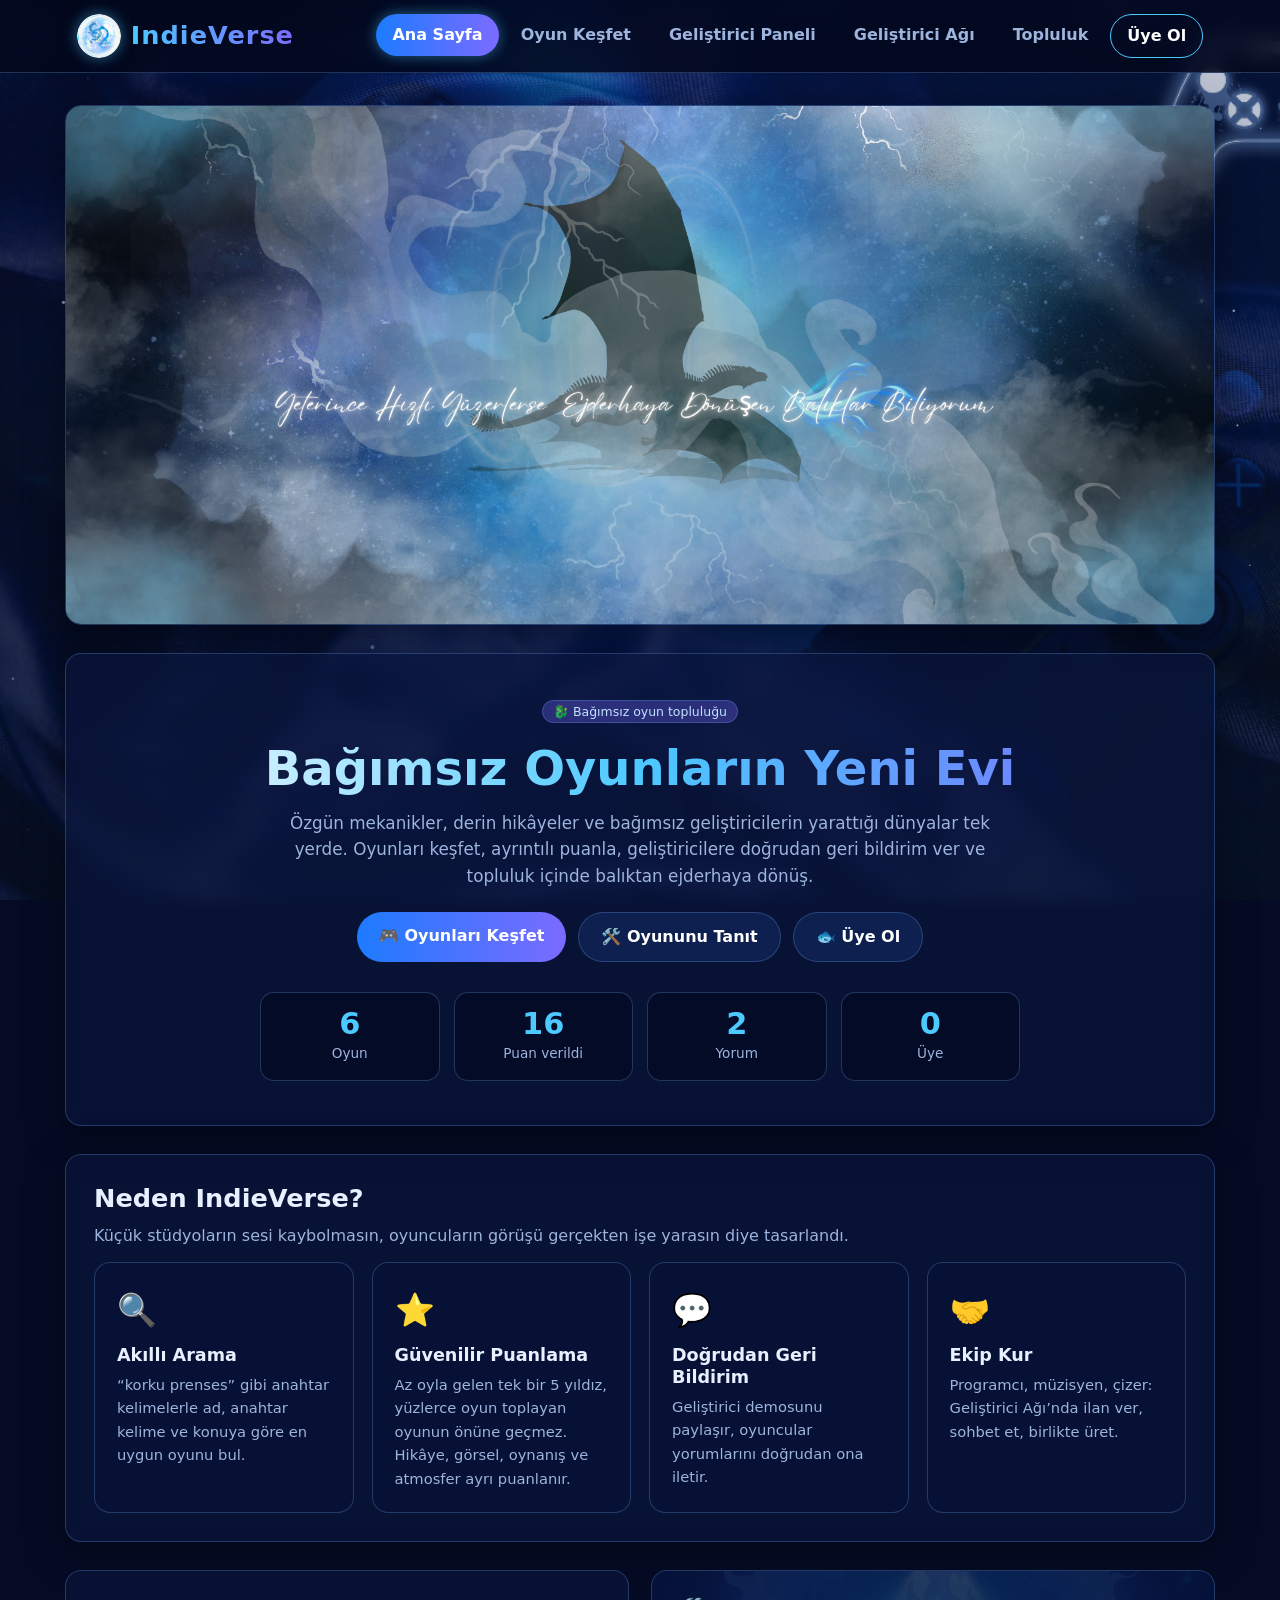
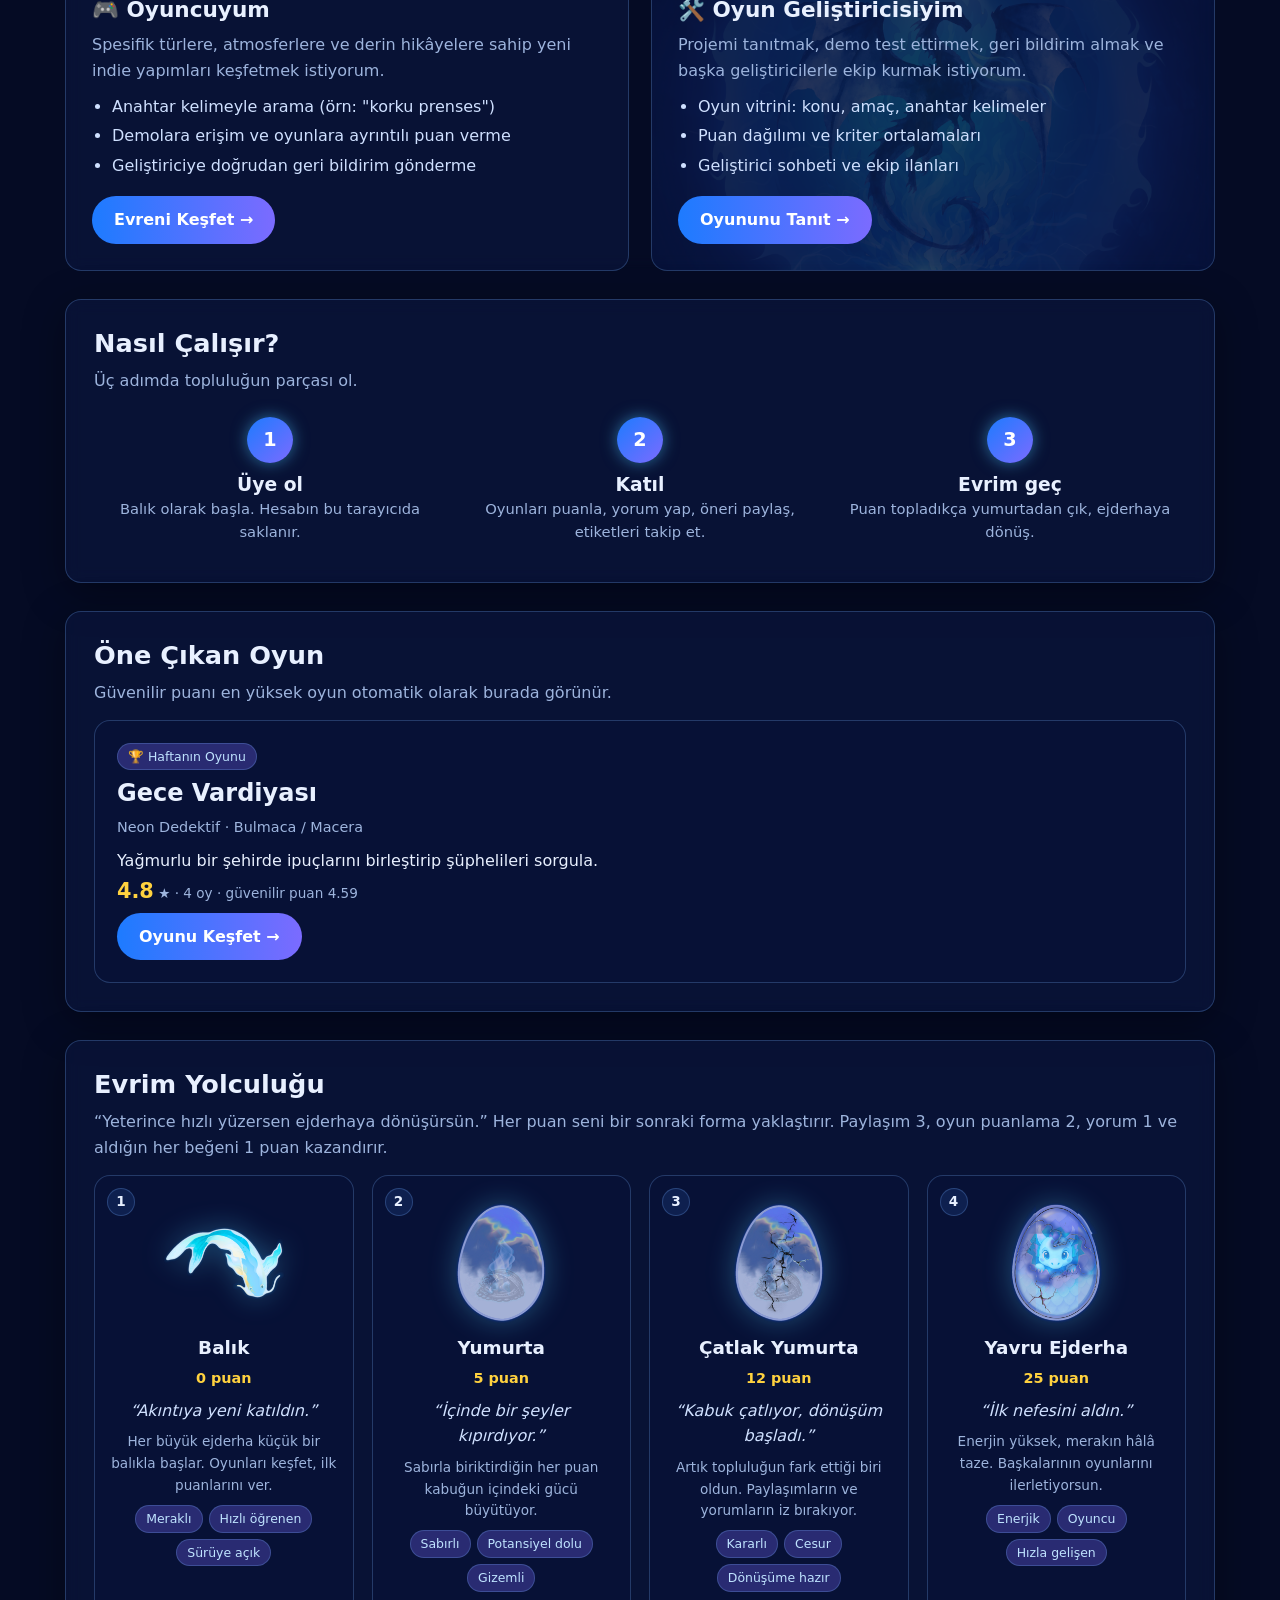
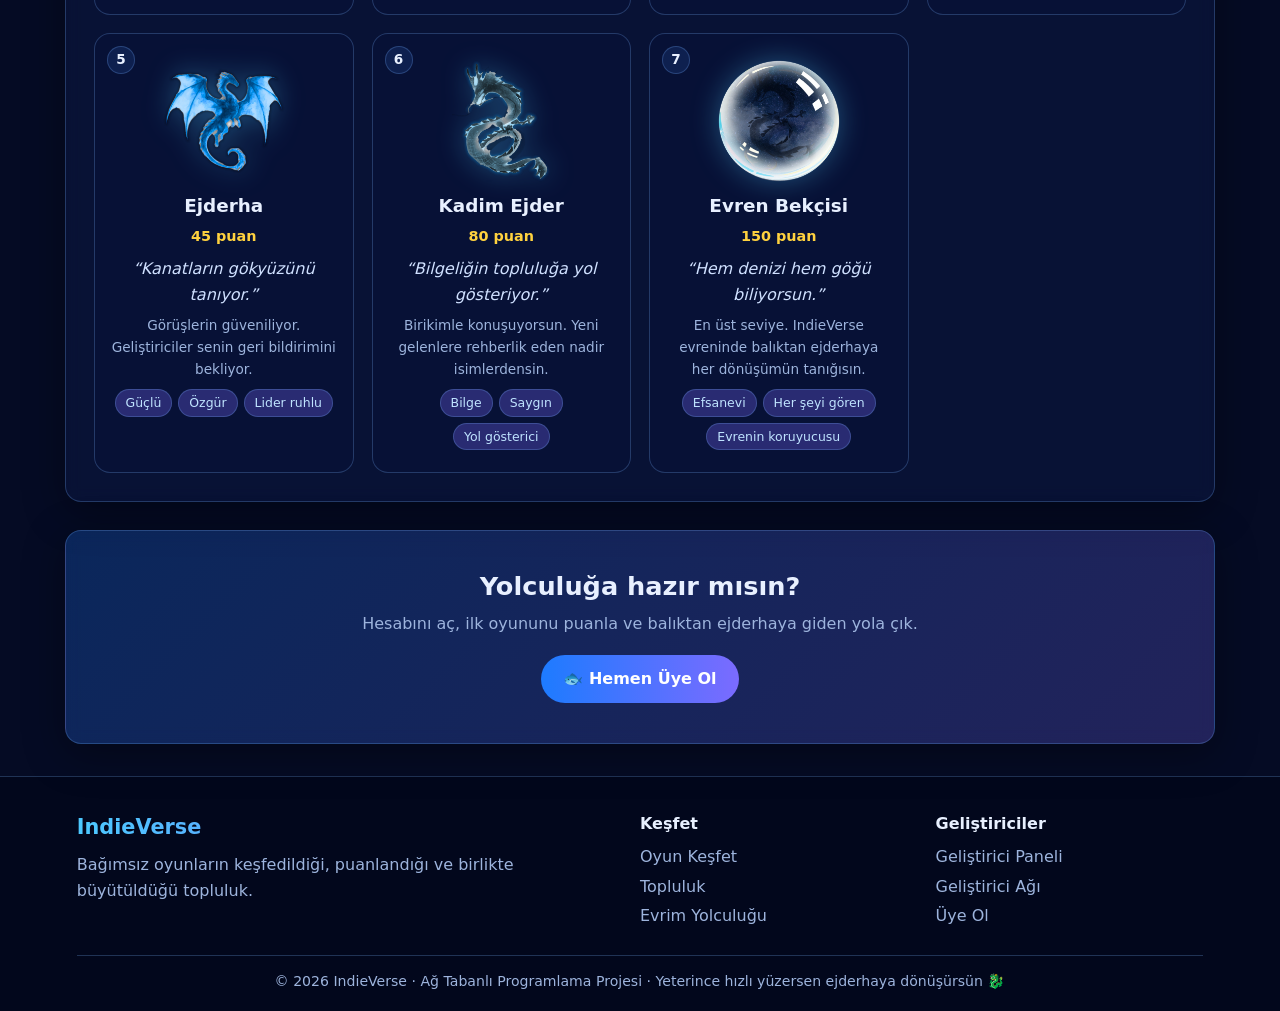
==== web sitesi/index.html @ 3c93b761 "Add files via upload Hocam ben videoları atıcaz githuba sandım ilk iki haftanın ayrı linki var zaten" ====
<!DOCTYPE html>
<html lang="tr">
<head>
  <meta charset="UTF-8">
  <meta name="viewport" content="width=device-width, initial-scale=1.0">
  <title>IndieVerse - Bağımsız Oyun Evreni</title>
  <link rel="stylesheet" href="css/stil.css">
  <link rel="icon" href="img/favicon.ico" sizes="any">
  <link rel="icon" type="image/png" href="img/ikon-192.png">
  <link rel="apple-touch-icon" href="img/ikon-180.png">
  <meta name="theme-color" content="#050b24">
  <meta name="description" content="IndieVerse: bağımsız oyunları keşfet, puanla, topluluğa katıl ve ejderhaya dönüş.">
</head>
<body>

  <header>
    <h1>IndieVerse</h1>
    <nav>
      <ul>
        <li><a href="index.html" class="aktif">Ana Sayfa</a></li>
        <li><a href="oyuncu.html">Oyun Keşfet</a></li>
        <li><a href="gelistirici.html">Geliştirici Paneli</a></li>
        <li><a href="ag.html">Geliştirici Ağı</a></li>
        <li><a href="topluluk.html">Topluluk</a></li>
        <li><a href="uye.html">Üye Ol</a></li>
      </ul>
    </nav>
  </header>

  <main>
    <div class="banner tam">
      <img src="img/fly.png" alt="Yeterince hızlı yüzerlerse ejderhaya dönüşen balıklar biliyorum">
    </div>

    <section id="giris-tanitim" class="hero">
      <span class="etiket durum">🐉 Bağımsız oyun topluluğu</span>
      <h2>Bağımsız Oyunların Yeni Evi</h2>
      <p>
        Özgün mekanikler, derin hikâyeler ve bağımsız geliştiricilerin yarattığı dünyalar tek yerde.
        Oyunları keşfet, ayrıntılı puanla, geliştiricilere doğrudan geri bildirim ver ve topluluk içinde
        balıktan ejderhaya dönüş.
      </p>
      <div class="hero-butonlar">
        <a class="buton" href="oyuncu.html">🎮 Oyunları Keşfet</a>
        <a class="buton ikincil-buton" href="gelistirici.html">🛠️ Oyununu Tanıt</a>
        <a class="buton ikincil-buton" href="uye.html">🐟 Üye Ol</a>
      </div>
      <div class="istatistik-seridi">
        <div><b id="statOyun">0</b><span>Oyun</span></div>
        <div><b id="statOy">0</b><span>Puan verildi</span></div>
        <div><b id="statYorum">0</b><span>Yorum</span></div>
        <div><b id="statUye">0</b><span>Üye</span></div>
      </div>
    </section>

    <section>
      <h2>Neden IndieVerse?</h2>
      <p>Küçük stüdyoların sesi kaybolmasın, oyuncuların görüşü gerçekten işe yarasın diye tasarlandı.</p>
      <div class="ozellik-izgara">
        <div class="ozellik"><span class="ozellik-ikon">🔍</span><h3>Akıllı Arama</h3><p>“korku prenses” gibi anahtar kelimelerle ad, anahtar kelime ve konuya göre en uygun oyunu bul.</p></div>
        <div class="ozellik"><span class="ozellik-ikon">⭐</span><h3>Güvenilir Puanlama</h3><p>Az oyla gelen tek bir 5 yıldız, yüzlerce oyun toplayan oyunun önüne geçmez. Hikâye, görsel, oynanış ve atmosfer ayrı puanlanır.</p></div>
        <div class="ozellik"><span class="ozellik-ikon">💬</span><h3>Doğrudan Geri Bildirim</h3><p>Geliştirici demosunu paylaşır, oyuncular yorumlarını doğrudan ona iletir.</p></div>
        <div class="ozellik"><span class="ozellik-ikon">🤝</span><h3>Ekip Kur</h3><p>Programcı, müzisyen, çizer: Geliştirici Ağı’nda ilan ver, sohbet et, birlikte üret.</p></div>
      </div>
    </section>

    <section class="rol-kapsayici">
      <article class="rol-kart">
        <h3>🎮 Oyuncuyum</h3>
        <p>Spesifik türlere, atmosferlere ve derin hikâyelere sahip yeni indie yapımları keşfetmek istiyorum.</p>
        <ul class="rol-ozellikler">
          <li>Anahtar kelimeyle arama (örn: "korku prenses")</li>
          <li>Demolara erişim ve oyunlara ayrıntılı puan verme</li>
          <li>Geliştiriciye doğrudan geri bildirim gönderme</li>
        </ul>
        <a href="oyuncu.html" class="rol-buton">Evreni Keşfet &rarr;</a>
      </article>

      <article class="rol-kart gelistirici-kart">
        <h3>🛠️ Oyun Geliştiricisiyim</h3>
        <p>Projemi tanıtmak, demo test ettirmek, geri bildirim almak ve başka geliştiricilerle ekip kurmak istiyorum.</p>
        <ul class="rol-ozellikler">
          <li>Oyun vitrini: konu, amaç, anahtar kelimeler</li>
          <li>Puan dağılımı ve kriter ortalamaları</li>
          <li>Geliştirici sohbeti ve ekip ilanları</li>
        </ul>
        <a href="gelistirici.html" class="rol-buton">Oyununu Tanıt &rarr;</a>
      </article>
    </section>

    <section>
      <h2>Nasıl Çalışır?</h2>
      <p>Üç adımda topluluğun parçası ol.</p>
      <div class="adimlar">
        <div class="adim"><span class="adim-no">1</span><h3>Üye ol</h3><p>Balık olarak başla. Hesabın bu tarayıcıda saklanır.</p></div>
        <div class="adim"><span class="adim-no">2</span><h3>Katıl</h3><p>Oyunları puanla, yorum yap, öneri paylaş, etiketleri takip et.</p></div>
        <div class="adim"><span class="adim-no">3</span><h3>Evrim geç</h3><p>Puan topladıkça yumurtadan çık, ejderhaya dönüş.</p></div>
      </div>
    </section>

    <section>
      <h2>Öne Çıkan Oyun</h2>
      <p>Güvenilir puanı en yüksek oyun otomatik olarak burada görünür.</p>
      <div id="haftaninOyunu" class="vitrin"></div>
    </section>

    <section id="yolculuk">
      <h2>Evrim Yolculuğu</h2>
      <p>“Yeterince hızlı yüzersen ejderhaya dönüşürsün.” Her puan seni bir sonraki forma yaklaştırır.
         Paylaşım 3, oyun puanlama 2, yorum 1 ve aldığın her beğeni 1 puan kazandırır.</p>
      <div id="seviyeIzgara" class="seviye-izgara"></div>
    </section>

    <section class="cta">
      <h2>Yolculuğa hazır mısın?</h2>
      <p>Hesabını aç, ilk oyununu puanla ve balıktan ejderhaya giden yola çık.</p>
      <a class="buton" href="uye.html">🐟 Hemen Üye Ol</a>
    </section>
  </main>

  <footer>
    <div class="footer-izgara">
      <div>
        <b class="footer-marka">IndieVerse</b>
        <p>Bağımsız oyunların keşfedildiği, puanlandığı ve birlikte büyütüldüğü topluluk.</p>
      </div>
      <div>
        <b>Keşfet</b>
        <a href="oyuncu.html">Oyun Keşfet</a>
        <a href="topluluk.html">Topluluk</a>
        <a href="index.html#yolculuk">Evrim Yolculuğu</a>
      </div>
      <div>
        <b>Geliştiriciler</b>
        <a href="gelistirici.html">Geliştirici Paneli</a>
        <a href="ag.html">Geliştirici Ağı</a>
        <a href="uye.html">Üye Ol</a>
      </div>
    </div>
    <p class="footer-alt">&copy; 2026 IndieVerse &middot; Ağ Tabanlı Programlama Projesi &middot; Yeterince hızlı yüzersen ejderhaya dönüşürsün 🐉</p>
  </footer>

  <script src="js/ortak.js"></script>
  <script src="js/ana.js"></script>
  <script src="js/efekt.js"></script>
</body>
</html>
---- web sitesi/css/stil.css ----
/* ================= IndieVerse - Ortak Stil ================= */
:root {
  --bg: #050b24;
  --panel: rgba(10, 22, 60, 0.72);
  --panel-acik: rgba(30, 60, 130, 0.35);
  --kenar: rgba(120, 180, 255, 0.25);
  --vurgu: #4cc9ff;
  --vurgu2: #7b6bff;
  --metin: #e8f0ff;
  --soluk: #9db4dd;
  --yildiz: #ffd23f;
  --radius: 16px;
}

* { box-sizing: border-box; margin: 0; padding: 0; }

body {
  font-family: "Segoe UI", system-ui, -apple-system, Roboto, sans-serif;
  color: var(--metin);
  line-height: 1.6;
  min-height: 100vh;
  background-color: var(--bg);
  background-image: url("../img/arkaplan.png");
  background-size: cover;
  background-position: center;
  background-attachment: fixed;
  display: flex;
  flex-direction: column;
}

h1, h2, h3 { line-height: 1.25; }
a { color: var(--vurgu); }

/* ---------- Üst menü ---------- */
header {
  position: sticky;
  top: 0;
  z-index: 50;
  display: flex;
  align-items: center;
  justify-content: space-between;
  flex-wrap: wrap;
  gap: 12px;
  padding: 14px 6vw;
  background: rgba(3, 8, 28, 0.85);
  backdrop-filter: blur(10px);
  border-bottom: 1px solid var(--kenar);
}
header h1 {
  font-size: 1.6rem;
  letter-spacing: 1px;
  background: linear-gradient(90deg, var(--vurgu), var(--vurgu2));
  -webkit-background-clip: text;
  background-clip: text;
  color: transparent;
}
nav ul { list-style: none; display: flex; gap: 6px; flex-wrap: wrap; }
nav a {
  display: block;
  padding: 8px 16px;
  border-radius: 999px;
  text-decoration: none;
  color: var(--soluk);
  font-weight: 600;
  transition: .2s;
}
nav a:hover { color: #fff; background: var(--panel-acik); }
nav a.aktif {
  color: #fff;
  background: linear-gradient(90deg, #1d7bff, var(--vurgu2));
  box-shadow: 0 0 14px rgba(76, 201, 255, .45);
}

/* ---------- Ana yerleşim ---------- */
main {
  flex: 1;
  width: min(1150px, 92%);
  margin: 32px auto;
  display: flex;
  flex-direction: column;
  gap: 28px;
}
section {
  background: var(--panel);
  border: 1px solid var(--kenar);
  border-radius: var(--radius);
  padding: 28px;
  backdrop-filter: blur(8px);
  box-shadow: 0 10px 40px rgba(0, 0, 0, .35);
}
section > h2 { margin-bottom: 8px; font-size: 1.6rem; }
section > p { color: var(--soluk); margin-bottom: 14px; }
hr { display: none; }

/* ---------- Banner (ejderha görselleri) ---------- */
.banner {
  position: relative;
  min-height: 300px;
  border-radius: var(--radius);
  overflow: hidden;
  border: 1px solid var(--kenar);
  display: flex;
  align-items: flex-end;
  box-shadow: 0 10px 40px rgba(0, 0, 0, .45);
}
.banner img {
  position: absolute; inset: 0;
  width: 100%; height: 100%;
  object-fit: cover;
}
.banner::after {
  content: ""; position: absolute; inset: 0;
  background: linear-gradient(to top, rgba(3, 8, 28, .85), transparent 60%);
}
.banner-yazi { position: relative; z-index: 2; padding: 28px; }
.banner-yazi h2 { font-size: 2rem; text-shadow: 0 2px 12px #000; }
.banner-yazi p { color: #d6e6ff; max-width: 620px; }

/* ---------- Kartlar ---------- */
.rol-kapsayici {
  display: flex;
  flex-wrap: wrap;
  gap: 22px;
  background: none;
  border: none;
  padding: 0;
  box-shadow: none;
}
.rol-kart {
  flex: 1 1 320px;
  position: relative;
  overflow: hidden;
  background: var(--panel);
  border: 1px solid var(--kenar);
  border-radius: var(--radius);
  padding: 26px;
  transition: transform .25s, box-shadow .25s;
}
.rol-kart:hover { transform: translateY(-6px); box-shadow: 0 14px 36px rgba(76, 201, 255, .25); }
.rol-kart h3 { margin-bottom: 8px; font-size: 1.35rem; }
.rol-kart p { color: var(--soluk); margin-bottom: 8px; }
.rol-ozellikler { margin: 10px 0 18px 20px; color: #cfe0ff; }
.rol-ozellikler li { margin-bottom: 4px; }

.gelistirici-kart::before {
  content: ""; position: absolute; inset: 0; z-index: 0;
  background: url("../img/dragon.png") center/cover;
  opacity: .22;
}
.gelistirici-kart > * { position: relative; z-index: 1; }

.rol-buton, button, .buton {
  display: inline-block;
  border: none;
  cursor: pointer;
  padding: 11px 22px;
  border-radius: 999px;
  font-size: 1rem;
  font-weight: 700;
  color: #fff;
  text-decoration: none;
  background: linear-gradient(90deg, #1d7bff, var(--vurgu2));
  transition: .2s;
}
.rol-buton:hover, button:hover, .buton:hover {
  transform: translateY(-2px);
  box-shadow: 0 0 18px rgba(76, 201, 255, .6);
}
button.ikincil { background: var(--panel-acik); border: 1px solid var(--kenar); }

/* ---------- Formlar ---------- */
form p { margin-bottom: 16px; }
label { font-weight: 600; font-size: .95rem; }
input[type="text"], input[type="email"], input[type="date"], input[type="url"],
select, textarea {
  width: 100%;
  margin-top: 6px;
  padding: 11px 14px;
  color: var(--metin);
  background: rgba(2, 8, 30, .75);
  border: 1px solid var(--kenar);
  border-radius: 10px;
  font: inherit;
}
input:focus, select:focus, textarea:focus {
  outline: none;
  border-color: var(--vurgu);
  box-shadow: 0 0 0 3px rgba(76, 201, 255, .25);
}
select option { background: #07123a; }
input[type="radio"], input[type="checkbox"] { accent-color: var(--vurgu); margin: 0 4px 0 12px; }
input[type="radio"]:first-of-type, input[type="checkbox"]:first-of-type { margin-left: 0; }
.form-izgara { display: grid; grid-template-columns: repeat(auto-fit, minmax(260px, 1fr)); gap: 0 22px; }

/* ---------- Oyun kartları (JS ile üretilir) ---------- */
.oyun-izgara { display: grid; grid-template-columns: repeat(auto-fill, minmax(300px, 1fr)); gap: 20px; }
.oyun-kart {
  background: rgba(8, 18, 55, .8);
  border: 1px solid var(--kenar);
  border-radius: var(--radius);
  padding: 20px;
  display: flex; flex-direction: column; gap: 10px;
}
.oyun-kart h3 { font-size: 1.2rem; }
.studyo { color: var(--soluk); font-size: .9rem; }
.etiketler { display: flex; flex-wrap: wrap; gap: 6px; }
.etiket {
  font-size: .78rem; padding: 3px 10px; border-radius: 999px;
  background: var(--panel-acik); border: 1px solid var(--kenar); color: #bfe3ff;
}
.etiket.durum { background: rgba(123, 107, 255, .3); }
.amac { font-size: .9rem; color: #cfe0ff; }
.amac b { color: var(--vurgu); }

.yildizlar { display: inline-flex; gap: 2px; font-size: 1.5rem; }
.yildiz { cursor: pointer; color: #3a4a7a; transition: .15s; user-select: none; }
.yildiz.dolu { color: var(--yildiz); }
.yildiz:hover { transform: scale(1.25); }
.puan-bilgi { font-size: .85rem; color: var(--soluk); }

.geri-bildirim { border-top: 1px solid var(--kenar); padding-top: 10px; }
.geri-bildirim summary { cursor: pointer; font-weight: 600; color: var(--vurgu); }
.yorum { background: rgba(255, 255, 255, .05); border-radius: 8px; padding: 8px 12px; margin-top: 8px; font-size: .9rem; }
.yorum b { color: var(--vurgu); }
.bos-mesaj { text-align: center; padding: 30px; color: var(--soluk); }

/* ---------- Ağ sayfası ---------- */
.iki-kolon { display: grid; grid-template-columns: repeat(auto-fit, minmax(340px, 1fr)); gap: 24px; }
.sohbet-kutu {
  height: 320px; overflow-y: auto; padding: 12px;
  background: rgba(2, 8, 30, .7);
  border: 1px solid var(--kenar); border-radius: 12px; margin-bottom: 12px;
}
.mesaj { margin-bottom: 10px; }
.mesaj small { color: var(--soluk); }
.mesaj b { color: var(--vurgu); }
.ilan { background: rgba(8, 18, 55, .8); border: 1px solid var(--kenar); border-radius: 12px; padding: 14px; margin-bottom: 12px; }
.ilan h4 { margin-bottom: 4px; }
.uyari {
  background: rgba(255, 210, 63, .1); border: 1px solid rgba(255, 210, 63, .4);
  color: #ffe9a0; padding: 10px 14px; border-radius: 10px; font-size: .88rem; margin-bottom: 14px;
}

/* ---------- Tablo ---------- */
.tablo-kutu { overflow-x: auto; }
table { width: 100%; border-collapse: collapse; min-width: 640px; }
caption { text-align: left; padding-bottom: 10px; color: var(--soluk); }
th, td { padding: 12px 14px; text-align: left; border-bottom: 1px solid var(--kenar); }
th { background: var(--panel-acik); color: var(--vurgu); }
tbody tr:hover { background: rgba(76, 201, 255, .08); }

/* ---------- Alt bilgi ---------- */
footer {
  text-align: center; padding: 20px; color: var(--soluk);
  background: rgba(3, 8, 28, .85); border-top: 1px solid var(--kenar);
}

@media (max-width: 640px) {
  section { padding: 18px; }
  .banner-yazi h2 { font-size: 1.5rem; }
}

/* ================= GÖRSEL GÜÇLENDİRME ================= */

/* --- Banner düzeltmesi: ejderhanın kafası görünsün --- */
.banner.uzun { min-height: clamp(300px, 42vw, 480px); }
.banner img.ust-hizala { object-position: center 20%; }

/* Banner görseli çok yavaş yakınlaşıp uzaklaşır */
.banner img {
  transform-origin: center 20%;
  animation: yavasYakin 20s ease-in-out infinite alternate;
}
@keyframes yavasYakin {
  from { transform: scale(1); }
  to   { transform: scale(1.07); }
}

/* --- Arka planda süzülen yıldızlar (efekt.js çizer) --- */
#yildizKatman {
  position: fixed;
  inset: 0;
  z-index: -1;
  pointer-events: none;
}

/* --- Kaydırınca yumuşak belirme --- */
.gizli { opacity: 0; }
.gorundu { animation: belir .7s ease backwards; }
@keyframes belir {
  from { opacity: 0; transform: translateY(24px); }
  to   { opacity: 1; transform: none; }
}

/* --- Oyun kartlarına hover parlaması --- */
.oyun-kart { transition: transform .25s, box-shadow .25s, border-color .25s; }
.oyun-kart:hover {
  transform: translateY(-4px);
  border-color: var(--vurgu);
  box-shadow: 0 10px 28px rgba(76, 201, 255, .22);
}

/* --- Mobil menü butonu (efekt.js ekler) --- */
.menu-btn {
  display: none;
  padding: 8px 14px;
  font-size: 1.2rem;
  background: var(--panel-acik);
  border: 1px solid var(--kenar);
}
@media (max-width: 700px) {
  .menu-btn { display: inline-block; }
  header nav { width: 100%; display: none; }
  header nav.acik { display: block; }
  nav ul { flex-direction: column; }
}

/* Hareketi sevmeyen kullanıcılar için animasyonları kapat */
@media (prefers-reduced-motion: reduce) {
  .banner img, .gorundu { animation: none; }
}

/* ================= TOPLULUK SAYFASI ================= */
.topluluk-izgara {
  display: grid;
  grid-template-columns: minmax(0, 1fr) 300px;
  gap: 22px;
  align-items: start;
}
.ana-kolon { display: flex; flex-direction: column; gap: 28px; min-width: 0; }
.yan-kolon { display: flex; flex-direction: column; gap: 22px; position: sticky; top: 90px; }
.yan-kutu {
  background: var(--panel);
  border: 1px solid var(--kenar);
  border-radius: var(--radius);
  padding: 20px;
  backdrop-filter: blur(8px);
}
.yan-kutu h3 { font-size: 1.05rem; margin-bottom: 10px; }
.yan-kutu p { color: var(--soluk); font-size: .92rem; }
.etiket.tikla { cursor: pointer; }
.etiket.tikla:hover { border-color: var(--vurgu); color: #fff; }
.en-iyiler { margin-left: 20px; color: #cfe0ff; font-size: .92rem; }
.en-iyiler li { margin-bottom: 6px; }

.sekmeler { display: flex; flex-wrap: wrap; gap: 8px; margin-bottom: 14px; }
.sekme {
  padding: 8px 16px;
  font-size: .92rem;
  background: var(--panel-acik);
  border: 1px solid var(--kenar);
}
.sekme.aktif {
  background: linear-gradient(90deg, #1d7bff, var(--vurgu2));
  border-color: transparent;
}

.gonderi {
  background: rgba(8, 18, 55, .8);
  border: 1px solid var(--kenar);
  border-radius: var(--radius);
  padding: 18px;
  margin-bottom: 16px;
  display: flex;
  flex-direction: column;
  gap: 10px;
}
.g-ust { display: flex; align-items: center; gap: 12px; }
.g-ust .g-tur { margin-left: auto; }
.avatar {
  width: 42px; height: 42px;
  border-radius: 50%;
  display: grid; place-items: center;
  font-weight: 700; color: #fff;
  flex-shrink: 0;
  box-shadow: 0 0 12px rgba(76, 201, 255, .35);
}
.g-yildiz { color: var(--yildiz); letter-spacing: 2px; margin-left: 8px; }
.g-metin { color: var(--metin); white-space: pre-wrap; word-break: break-word; }
.hashtag { color: var(--vurgu); text-decoration: none; font-weight: 600; }
.hashtag:hover { text-decoration: underline; }
.g-aksiyon { display: flex; gap: 8px; }
.g-aksiyon button { padding: 6px 14px; font-size: .9rem; }
.g-aksiyon .begendi { border-color: #ff6b8b; }
.g-yorumlar { border-top: 1px solid var(--kenar); padding-top: 10px; }
.g-yorum-formu { margin-top: 10px; display: grid; gap: 8px; }
.g-yorum-formu p { margin: 0; }

@media (max-width: 960px) {
  .topluluk-izgara { grid-template-columns: 1fr; }
  .yan-kolon { position: static; }
}

/* ================= ÜYELİK SAYFASI + LOGO ================= */

/* Şifre kutusu diğer kutularla aynı görünsün */
input[type="password"] {
  width: 100%;
  margin-top: 6px;
  padding: 11px 14px;
  color: var(--metin);
  background: rgba(2, 8, 30, .75);
  border: 1px solid var(--kenar);
  border-radius: 10px;
  font: inherit;
}
input[type="password"]:focus {
  outline: none;
  border-color: var(--vurgu);
  box-shadow: 0 0 0 3px rgba(76, 201, 255, .25);
}

/* Şifre gücü çubuğu */
.guc {
  height: 6px;
  background: rgba(255, 255, 255, .1);
  border-radius: 999px;
  overflow: hidden;
  margin-top: 8px;
}
.guc > div { height: 100%; width: 0; transition: width .25s, background .25s; }

/* Bilgi / hata mesajları */
.uye-mesaj {
  padding: 10px 14px;
  border-radius: 10px;
  margin-top: 14px;
  font-size: .92rem;
}
.uye-mesaj.hata {
  background: rgba(255, 107, 139, .12);
  border: 1px solid rgba(255, 107, 139, .45);
  color: #ffb3c4;
}
.uye-mesaj.ok {
  background: rgba(125, 255, 176, .1);
  border: 1px solid rgba(125, 255, 176, .4);
  color: #7dffb0;
}

/* Profil kartı */
.profil-ust { display: flex; align-items: center; gap: 12px; margin-bottom: 10px; }
.avatar.buyuk { width: 56px; height: 56px; font-size: 1.4rem; }
.seviye-satir { font-size: 1.05rem; color: var(--metin) !important; }
.seviye-liste { list-style: none; color: #cfe0ff; font-size: .92rem; }
.seviye-liste li { margin-bottom: 6px; }

/* Logo (efekt.js menüye ekler) */
.marka { display: flex; align-items: center; gap: 10px; text-decoration: none; }
.logo {
  width: 44px; height: 44px;
  border-radius: 50%;
  object-fit: cover;
  box-shadow: 0 0 14px rgba(76, 201, 255, .5);
}

/* Menüdeki "Üye Ol" bağlantısı öne çıksın */
nav a[href="uye.html"] { border: 1px solid var(--vurgu); color: #fff; }

/* ================= ANA SAYFA BANNER (sloganlı görsel tam görünsün) ================= */
.banner.tam { min-height: 0; aspect-ratio: 16 / 9; max-height: 520px; }
.banner.tam::after { display: none; }
.banner.tam img { animation: none; }

/* ================= PUANLAMA SİSTEMİ ================= */
.puan-kutu {
  background: rgba(255, 255, 255, .04);
  border: 1px solid var(--kenar);
  border-radius: 12px;
  padding: 12px 14px;
  display: flex;
  flex-direction: column;
  gap: 8px;
}
.puan-ort { display: flex; align-items: center; gap: 10px; flex-wrap: wrap; }
.puan-sayi { font-size: 1.8rem; font-weight: 800; color: var(--yildiz); line-height: 1; }
.yildiz-ort {
  position: relative; display: inline-block;
  font-size: 1.3rem; letter-spacing: 2px; line-height: 1; color: #3a4a7a;
}
.yildiz-ort::before {
  content: "★★★★★";
  position: absolute; left: 0; top: 0;
  width: var(--yuzde); overflow: hidden; white-space: nowrap; color: var(--yildiz);
}
.senin-puan { display: flex; align-items: center; gap: 10px; flex-wrap: wrap; }
.yildizlar.kucuk { font-size: 1.1rem; }
button.mini { padding: 2px 10px; font-size: .78rem; }
.cubuk-satir {
  display: grid; grid-template-columns: 72px 1fr 34px; gap: 8px; align-items: center;
  font-size: .85rem; color: var(--soluk); margin-top: 6px;
}
.cubuk-satir.kriter-oy { grid-template-columns: 72px 1fr; }
.cubuk { height: 8px; background: rgba(255, 255, 255, .1); border-radius: 999px; overflow: hidden; }
.cubuk > div { height: 100%; background: linear-gradient(90deg, #1d7bff, var(--vurgu2)); }
.cubuk.yildizli > div { background: linear-gradient(90deg, #ffb84c, var(--yildiz)); }

/* ================= PROFESYONEL GÖRÜNÜM ================= */
.nav-rozet { width: 22px; height: 22px; object-fit: contain; vertical-align: middle; margin-right: 2px; }
nav a[href="uye.html"] { display: inline-flex; align-items: center; gap: 4px; }

.hero { text-align: center; padding: 44px 28px; }
.hero h2 {
  font-size: clamp(1.9rem, 4.5vw, 3rem) !important;
  margin: 14px 0 12px !important;
  background: linear-gradient(90deg, #fff, var(--vurgu), var(--vurgu2));
  -webkit-background-clip: text; background-clip: text; color: transparent;
}
.hero > p { max-width: 720px; margin: 0 auto 22px !important; font-size: 1.05rem; }
.hero-butonlar { display: flex; flex-wrap: wrap; gap: 12px; justify-content: center; margin-bottom: 30px; }
.buton.ikincil-buton { background: var(--panel-acik); border: 1px solid var(--kenar); }

.istatistik-seridi {
  display: grid; grid-template-columns: repeat(auto-fit, minmax(120px, 1fr)); gap: 14px;
  max-width: 760px; margin: 0 auto;
}
.istatistik-seridi > div {
  background: rgba(2, 8, 30, .55); border: 1px solid var(--kenar); border-radius: 14px; padding: 14px 8px;
}
.istatistik-seridi b { display: block; font-size: 1.9rem; color: var(--vurgu); line-height: 1.1; }
.istatistik-seridi span { font-size: .85rem; color: var(--soluk); }

.ozellik-izgara { display: grid; grid-template-columns: repeat(auto-fit, minmax(230px, 1fr)); gap: 18px; margin-top: 8px; }
.ozellik {
  background: rgba(8, 18, 55, .8); border: 1px solid var(--kenar); border-radius: var(--radius);
  padding: 22px; transition: transform .25s, border-color .25s, box-shadow .25s;
}
.ozellik:hover { transform: translateY(-4px); border-color: var(--vurgu); box-shadow: 0 10px 28px rgba(76, 201, 255, .2); }
.ozellik-ikon { font-size: 2rem; display: block; margin-bottom: 8px; }
.ozellik h3 { font-size: 1.1rem; margin-bottom: 6px; }
.ozellik p { color: var(--soluk); font-size: .92rem; margin: 0 !important; }

.adimlar { display: grid; grid-template-columns: repeat(auto-fit, minmax(220px, 1fr)); gap: 18px; }
.adim { text-align: center; padding: 10px 14px; }
.adim-no {
  display: inline-grid; place-items: center; width: 46px; height: 46px; border-radius: 50%;
  font-weight: 800; font-size: 1.2rem; color: #fff; margin-bottom: 10px;
  background: linear-gradient(135deg, #1d7bff, var(--vurgu2)); box-shadow: 0 0 16px rgba(76, 201, 255, .5);
}
.adim p { color: var(--soluk); margin: 0 !important; font-size: .92rem; }

.vitrin {
  background: rgba(8, 18, 55, .8); border: 1px solid var(--kenar); border-radius: var(--radius);
  padding: 22px; display: flex; flex-direction: column; gap: 8px; align-items: flex-start;
}
.vitrin h3 { font-size: 1.5rem; }

.seviye-izgara { display: grid; grid-template-columns: repeat(auto-fit, minmax(220px, 1fr)); gap: 18px; }
.seviye-kart {
  position: relative; text-align: center; background: rgba(8, 18, 55, .8);
  border: 1px solid var(--kenar); border-radius: var(--radius); padding: 22px 16px;
  display: flex; flex-direction: column; align-items: center; gap: 8px;
  transition: transform .25s, border-color .25s, box-shadow .25s;
}
.seviye-kart:hover { transform: translateY(-6px); border-color: var(--vurgu); box-shadow: 0 14px 34px rgba(76, 201, 255, .25); }
.seviye-kart img { width: 130px; height: 130px; object-fit: contain; filter: drop-shadow(0 0 14px rgba(76, 201, 255, .35)); }
.seviye-kart .sira {
  position: absolute; top: 12px; left: 12px; width: 28px; height: 28px; border-radius: 50%;
  display: grid; place-items: center; font-size: .85rem; font-weight: 700; background: var(--panel-acik); border: 1px solid var(--kenar);
}
.seviye-kart h3 { font-size: 1.15rem; }
.seviye-kart .etiketler { justify-content: center; }
.seviye-esik { color: var(--yildiz); font-weight: 700; font-size: .9rem; margin: 0 !important; }
.seviye-slogan { color: #cfe0ff !important; font-style: italic; margin: 0 !important; }

.cta { text-align: center; padding: 40px 28px; background: linear-gradient(135deg, rgba(29, 123, 255, .25), rgba(123, 107, 255, .25)); }
.cta p { margin-bottom: 18px !important; }

.rozet-ortala { text-align: center; margin-bottom: 10px; }
.rozet-buyuk { width: 150px; height: 150px; object-fit: contain; filter: drop-shadow(0 0 16px rgba(76, 201, 255, .45)); animation: suz 4s ease-in-out infinite alternate; }
@keyframes suz { from { transform: translateY(0); } to { transform: translateY(-8px); } }
.ilerleme { height: 10px; background: rgba(255, 255, 255, .1); border-radius: 999px; overflow: hidden; margin: 6px 0; }
.ilerleme > div { height: 100%; background: linear-gradient(90deg, #1d7bff, var(--vurgu), var(--vurgu2)); transition: width .5s; }
.seviye-liste li { display: flex; align-items: center; gap: 10px; padding: 6px 8px; border-radius: 10px; border: 1px solid transparent; }
.seviye-liste img { width: 38px; height: 38px; object-fit: contain; }
.seviye-liste small { display: block; color: var(--soluk); }
.seviye-liste li.aktif { border-color: var(--vurgu); background: rgba(76, 201, 255, .1); }
.seviye-liste li.kilitli img { filter: grayscale(1) brightness(.6); opacity: .6; }

footer { text-align: left; padding: 34px 6vw 18px; }
.footer-izgara { display: grid; grid-template-columns: 2fr 1fr 1fr; gap: 28px; margin-bottom: 22px; }
.footer-izgara b { display: block; color: var(--metin); margin-bottom: 8px; }
.footer-marka { font-size: 1.3rem; background: linear-gradient(90deg, var(--vurgu), var(--vurgu2)); -webkit-background-clip: text; background-clip: text; color: transparent !important; }
.footer-izgara a { display: block; color: var(--soluk); text-decoration: none; margin-bottom: 4px; }
.footer-izgara a:hover { color: var(--vurgu); }
.footer-alt { text-align: center; border-top: 1px solid var(--kenar); padding-top: 14px; font-size: .88rem; }
@media (max-width: 700px) { .footer-izgara { grid-template-columns: 1fr; } }
@media (prefers-reduced-motion: reduce) { .rozet-buyuk { animation: none; } }
/* ================= Animasyon paketi 1 ================= */
body { animation: sayfaGir .6s ease; }
@keyframes sayfaGir { from { opacity: 0; } to { opacity: 1; } }

/* Üstteki kaydırma çubuğu */
#kaydirmaCubugu {
  position: fixed; top: 0; left: 0; height: 3px; width: 0; z-index: 100;
  background: linear-gradient(90deg, #1d7bff, var(--vurgu), var(--vurgu2));
  box-shadow: 0 0 10px var(--vurgu);
  pointer-events: none;
}

/* Menü kaydırınca gölge alsın */
header { transition: box-shadow .3s; }
header.kaydi { box-shadow: 0 8px 28px rgba(0, 0, 0, .5); }

/* Buton dalga efekti */
.dalga {
  position: absolute; border-radius: 50%;
  background: rgba(255, 255, 255, .45);
  transform: scale(0);
  animation: dalga .6s ease-out forwards;
  pointer-events: none;
}
@keyframes dalga { to { transform: scale(4); opacity: 0; } }

/* Fareyi izleyen ışık */
#imlecIsik {
  position: fixed; top: 0; left: 0; width: 380px; height: 380px;
  margin: -190px 0 0 -190px; border-radius: 50%;
  background: radial-gradient(circle, rgba(76, 201, 255, .13), transparent 65%);
  pointer-events: none; z-index: 40; opacity: 0;
  transition: opacity .4s; will-change: transform;
}

/* Kartlar sırayla belirsin (bölüm görününce başlar) */
@keyframes kartGir {
  from { opacity: 0; transform: translateY(24px) scale(.96); }
  to   { opacity: 1; transform: none; }
}
.gorundu .ozellik, .gorundu .adim, .gorundu .seviye-kart { animation: kartGir .6s ease backwards; }
.gorundu .ozellik:nth-child(2), .gorundu .adim:nth-child(2), .gorundu .seviye-kart:nth-child(2) { animation-delay: .1s; }
.gorundu .ozellik:nth-child(3), .gorundu .adim:nth-child(3), .gorundu .seviye-kart:nth-child(3) { animation-delay: .2s; }
.gorundu .ozellik:nth-child(4), .gorundu .adim:nth-child(4), .gorundu .seviye-kart:nth-child(4) { animation-delay: .3s; }
.gorundu .seviye-kart:nth-child(5) { animation-delay: .4s; }
.gorundu .seviye-kart:nth-child(6) { animation-delay: .5s; }
.gorundu .seviye-kart:nth-child(7) { animation-delay: .6s; }

/* Yukarı çık butonu */
#yukari {
  position: fixed; right: 20px; bottom: 20px; width: 46px; height: 46px;
  border-radius: 50%; padding: 0; z-index: 60; font-size: 1.2rem;
  opacity: 0; pointer-events: none; transform: translateY(12px);
  transition: opacity .3s, transform .3s;
}
#yukari.goster { opacity: 1; pointer-events: auto; transform: none; }

/* Logo nefes alsın */
.logo { animation: logoParla 3s ease-in-out infinite alternate; }
@keyframes logoParla {
  from { filter: drop-shadow(0 0 2px rgba(76, 201, 255, .3)); }
  to   { filter: drop-shadow(0 0 10px rgba(76, 201, 255, .9)); }
}

/* Hareketi azaltmak isteyenler için */
@media (prefers-reduced-motion: reduce) {
  body, .logo, .dalga,
  .gorundu .ozellik, .gorundu .adim, .gorundu .seviye-kart { animation: none; }
  #imlecIsik { display: none; }
}
/* ================= Animasyon paketi 2: evrim ================= */
#evrimKatman {
  position: fixed; inset: 0; z-index: 200;
  display: flex; align-items: center; justify-content: center; padding: 20px;
  background: radial-gradient(circle at center, rgba(29, 123, 255, .35), rgba(5, 11, 36, .94) 70%);
  opacity: 0; transition: opacity .4s;
}
#evrimKatman.goster { opacity: 1; }

.evrim-kutu {
  position: relative; text-align: center; width: 100%; max-width: 390px;
  padding: 26px 22px 24px;
  background: var(--panel, #0b1640);
  border: 1px solid var(--vurgu); border-radius: 18px;
  box-shadow: 0 0 60px rgba(76, 201, 255, .45);
  transform: scale(.8) translateY(24px);
  transition: transform .5s cubic-bezier(.2, 1.4, .4, 1);
}
#evrimKatman.goster .evrim-kutu { transform: none; }

.evrim-baslik {
  font-size: 1.3rem; font-weight: 700; margin-bottom: 8px;
  background: linear-gradient(90deg, #fff, var(--vurgu), var(--vurgu2));
  -webkit-background-clip: text; background-clip: text; color: transparent;
}

/* Rozet sahnesi: eski rozet söner, yeni rozet döne döne gelir */
.evrim-sahne { position: relative; width: 180px; height: 180px; margin: 0 auto 10px; }
.evrim-sahne img {
  position: absolute; inset: 0; width: 100%; height: 100%; object-fit: contain;
  filter: drop-shadow(0 0 18px rgba(76, 201, 255, .6));
}
.evrim-eski { animation: evrimEski 1s ease .5s forwards; }
.evrim-yeni { opacity: 0; animation: evrimYeni 1.1s cubic-bezier(.2, 1.3, .4, 1) .9s forwards; }
@keyframes evrimEski {
  0%   { opacity: 1; transform: none; filter: drop-shadow(0 0 18px rgba(76, 201, 255, .6)); }
  60%  { opacity: 1; transform: scale(1.15); filter: brightness(3) drop-shadow(0 0 30px #fff); }
  100% { opacity: 0; transform: scale(1.5); filter: brightness(4) blur(6px); }
}
@keyframes evrimYeni {
  0%   { opacity: 0; transform: scale(.1) rotate(-25deg); filter: brightness(4); }
  70%  { opacity: 1; transform: scale(1.12) rotate(4deg); }
  100% { opacity: 1; transform: none; }
}

/* Yayılan halkalar */
.evrim-halka {
  position: absolute; left: 50%; top: 50%; width: 120px; height: 120px;
  margin: -60px 0 0 -60px; border-radius: 50%;
  border: 2px solid var(--vurgu); opacity: 0;
  animation: evrimHalka 1.8s ease-out .9s 2;
}
.evrim-halka:nth-child(2) { animation-delay: 1.3s; border-color: var(--vurgu2); }
@keyframes evrimHalka {
  0%   { transform: scale(.4); opacity: .9; }
  100% { transform: scale(2.6); opacity: 0; }
}

.evrim-gecis { font-size: 1.05rem; margin-bottom: 4px; }
.evrim-gecis b { color: var(--vurgu); }
.evrim-kutu .etiketler { justify-content: center; margin: 10px 0 14px; }
.evrim-kapat { min-width: 140px; }

#konfetiKatman { position: fixed; inset: 0; z-index: 210; pointer-events: none; }

/* Rozet değişince menüde ve profilde küçük zıplama */
.evrim-pop { animation: evrimPop .9s cubic-bezier(.2, 1.4, .4, 1); }
@keyframes evrimPop {
  0%   { transform: scale(.3) rotate(-30deg); filter: brightness(3); }
  100% { transform: none; filter: none; }
}

/* İlerleme çubuğunda akan ışık */
.ilerleme > div { position: relative; overflow: hidden; }
.ilerleme > div::after {
  content: ""; position: absolute; inset: 0;
  background: linear-gradient(90deg, transparent, rgba(255, 255, 255, .55), transparent);
  transform: translateX(-100%);
  animation: ilerlemeAkis 2.2s ease-in-out infinite;
}
@keyframes ilerlemeAkis { to { transform: translateX(100%); } }

/* Evrim yolculuğu kartlarında rozet büyüsün */
.seviye-kart img { transition: transform .35s, filter .35s; }
.seviye-kart:hover img {
  transform: scale(1.1) rotate(-3deg);
  filter: drop-shadow(0 0 22px rgba(76, 201, 255, .75));
}

@media (prefers-reduced-motion: reduce) {
  .evrim-eski, .evrim-halka, .evrim-pop, .ilerleme > div::after { animation: none; }
  .evrim-eski { opacity: 0; }
  .evrim-yeni { animation: none; opacity: 1; }
  #evrimKatman, .evrim-kutu { transition: none; }
}
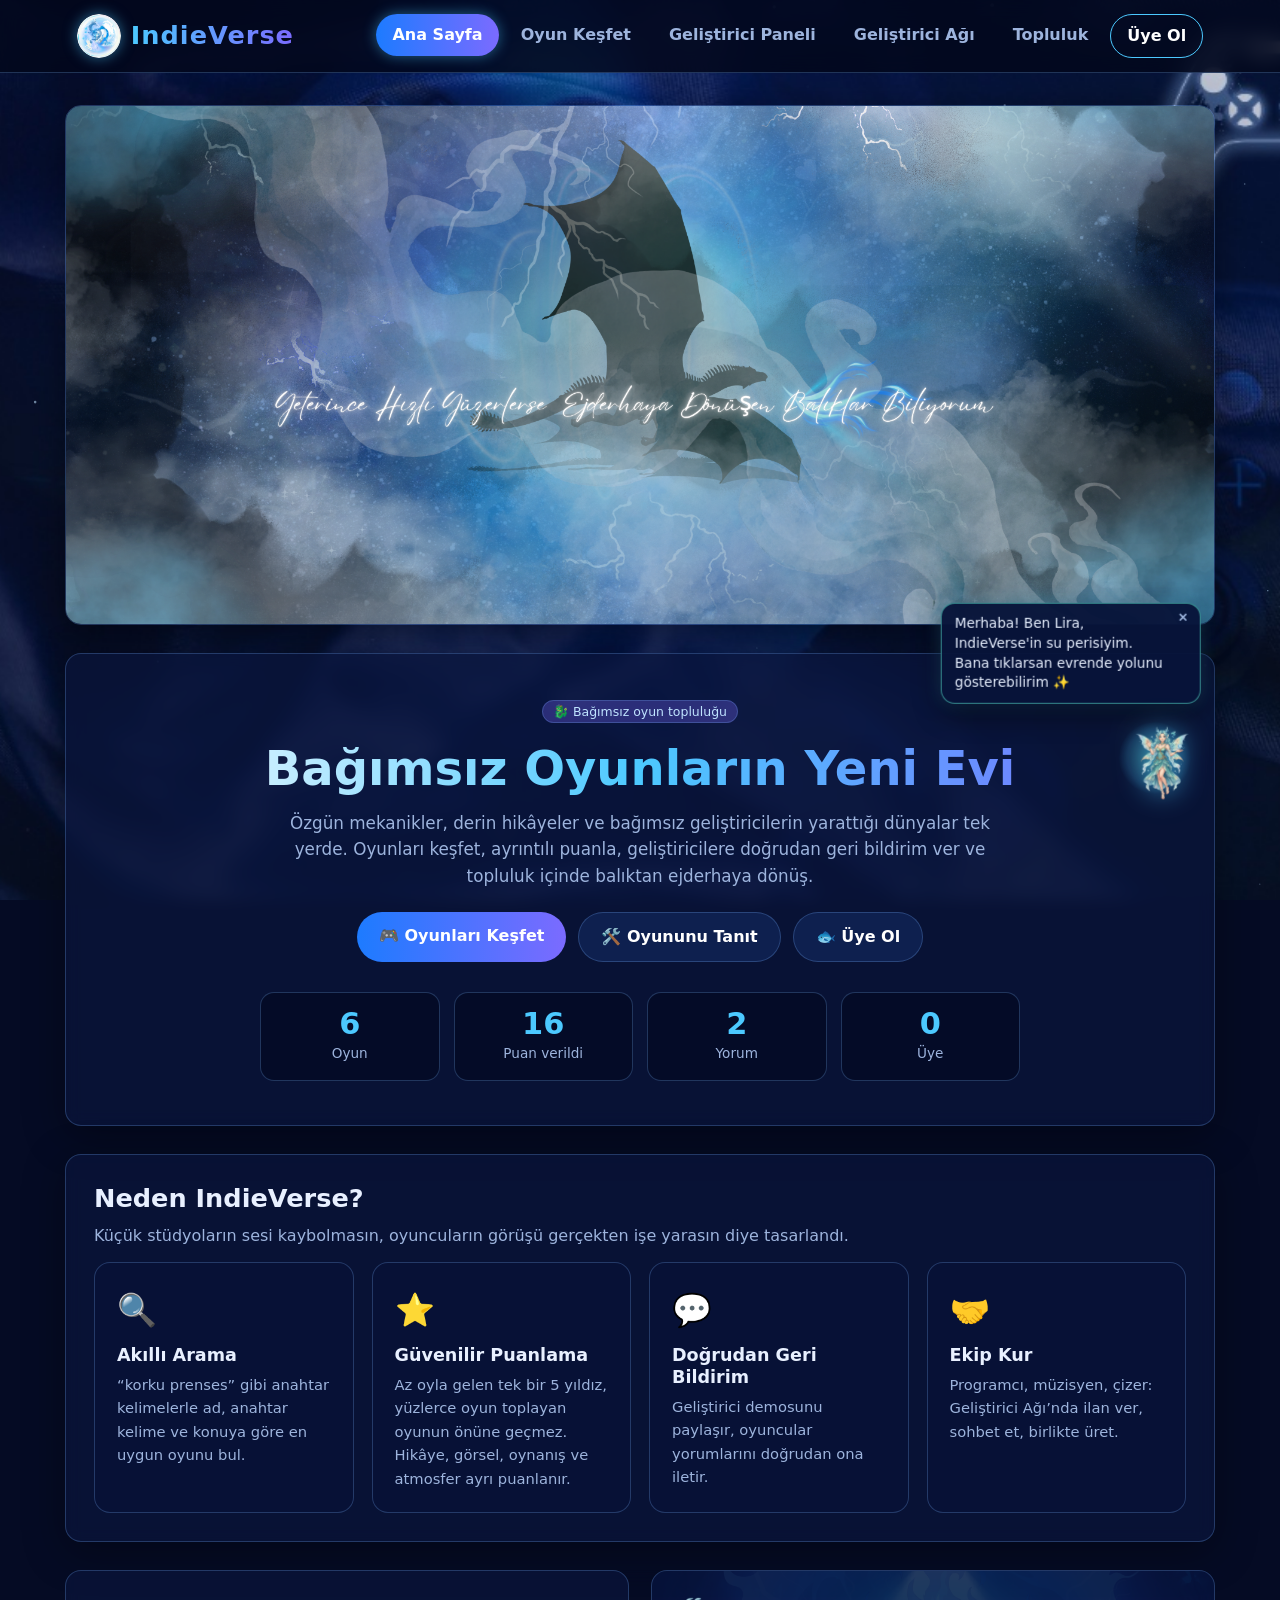
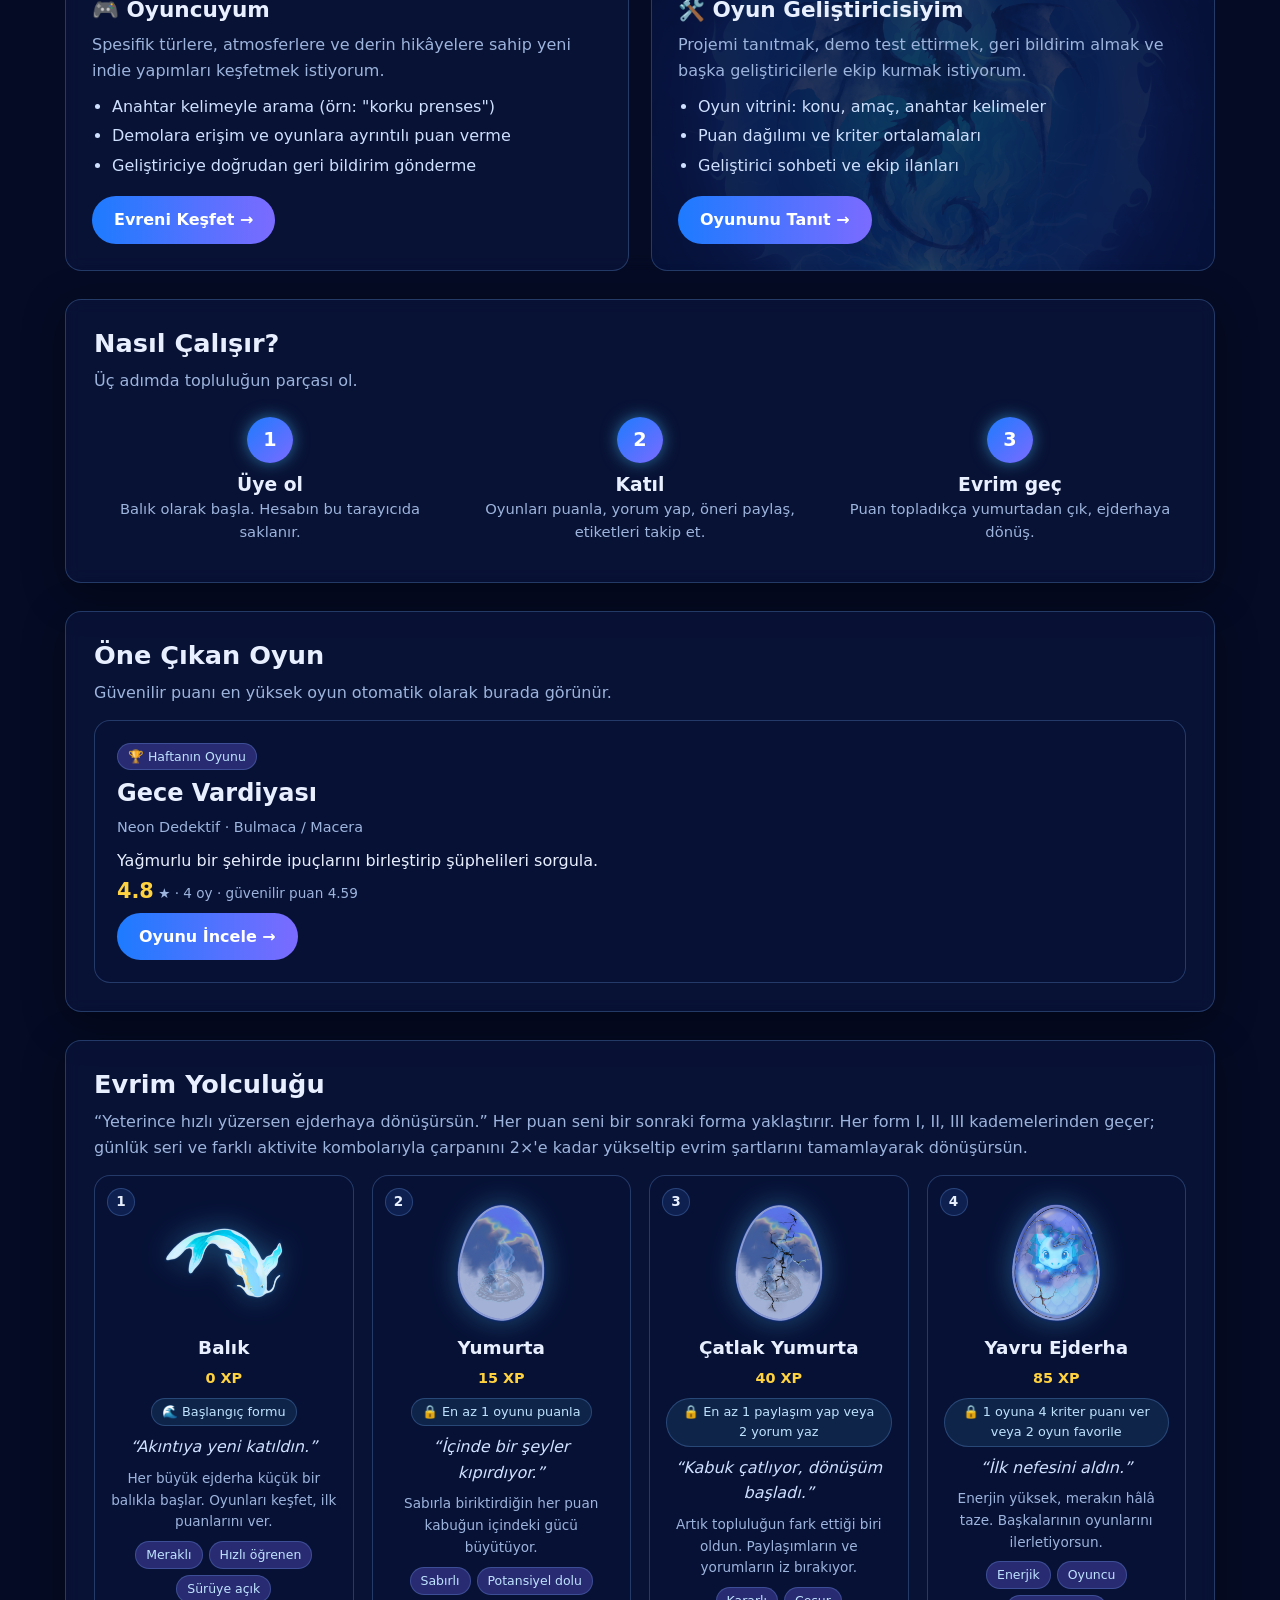
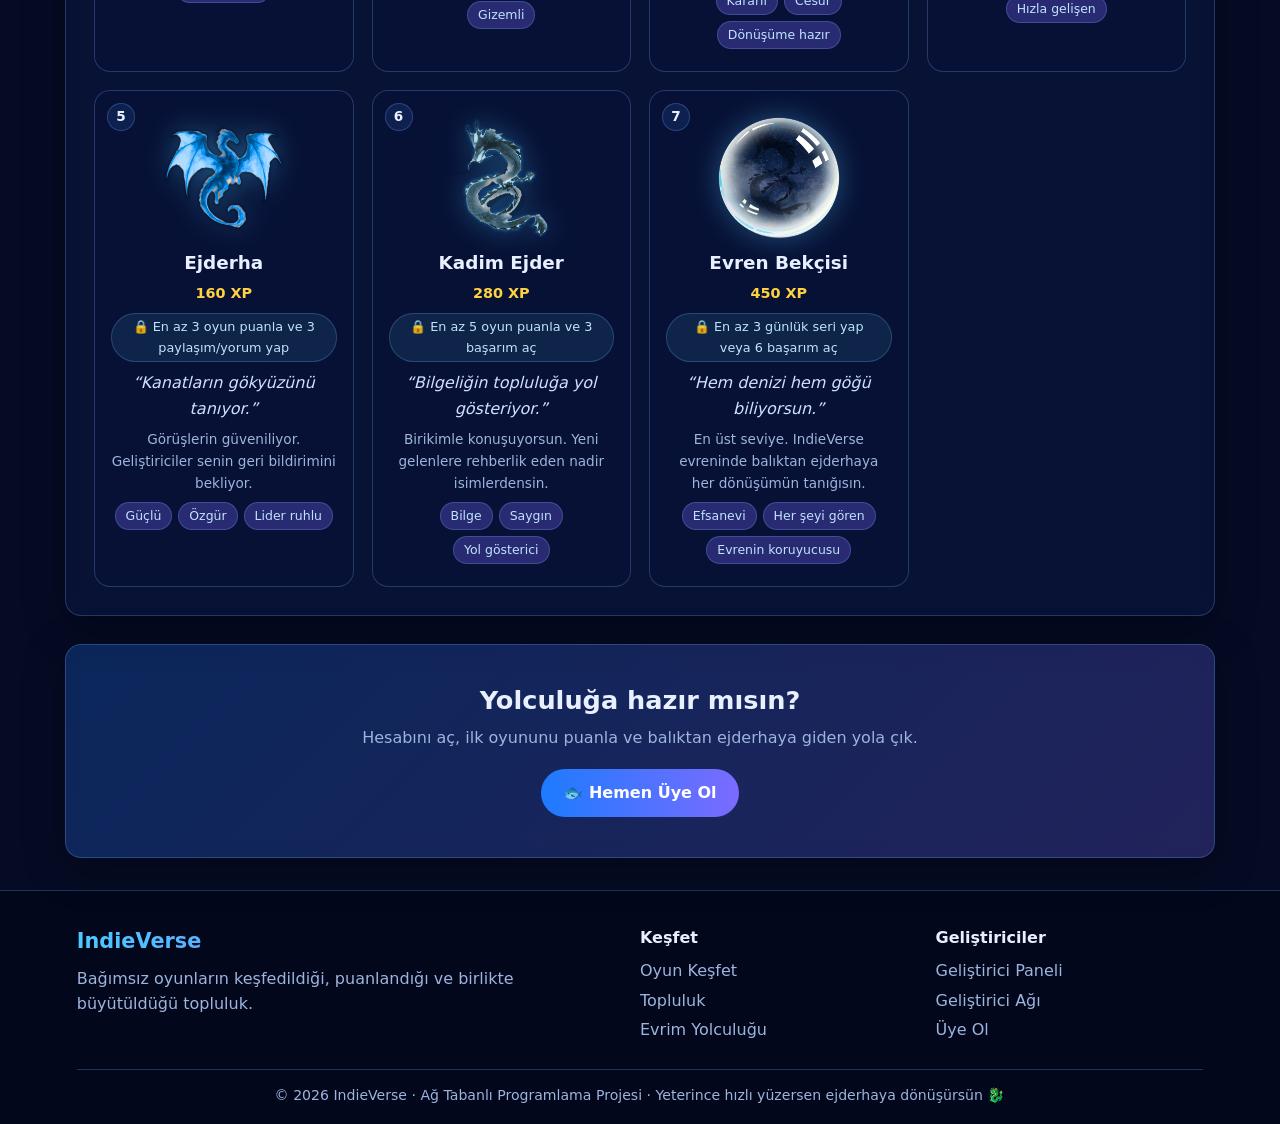
==== commit 9936fa00: "Add files via upload" ====
--- a/web sitesi/index.html
+++ b/web sitesi/index.html
@@ -1,147 +1,148 @@
-<!DOCTYPE html>
-<html lang="tr">
-<head>
-  <meta charset="UTF-8">
-  <meta name="viewport" content="width=device-width, initial-scale=1.0">
-  <title>IndieVerse - Bağımsız Oyun Evreni</title>
-  <link rel="stylesheet" href="css/stil.css">
-  <link rel="icon" href="img/favicon.ico" sizes="any">
-  <link rel="icon" type="image/png" href="img/ikon-192.png">
-  <link rel="apple-touch-icon" href="img/ikon-180.png">
-  <meta name="theme-color" content="#050b24">
-  <meta name="description" content="IndieVerse: bağımsız oyunları keşfet, puanla, topluluğa katıl ve ejderhaya dönüş.">
-</head>
-<body>
-
-  <header>
-    <h1>IndieVerse</h1>
-    <nav>
-      <ul>
-        <li><a href="index.html" class="aktif">Ana Sayfa</a></li>
-        <li><a href="oyuncu.html">Oyun Keşfet</a></li>
-        <li><a href="gelistirici.html">Geliştirici Paneli</a></li>
-        <li><a href="ag.html">Geliştirici Ağı</a></li>
-        <li><a href="topluluk.html">Topluluk</a></li>
-        <li><a href="uye.html">Üye Ol</a></li>
-      </ul>
-    </nav>
-  </header>
-
-  <main>
-    <div class="banner tam">
-      <img src="img/fly.png" alt="Yeterince hızlı yüzerlerse ejderhaya dönüşen balıklar biliyorum">
-    </div>
-
-    <section id="giris-tanitim" class="hero">
-      <span class="etiket durum">🐉 Bağımsız oyun topluluğu</span>
-      <h2>Bağımsız Oyunların Yeni Evi</h2>
-      <p>
-        Özgün mekanikler, derin hikâyeler ve bağımsız geliştiricilerin yarattığı dünyalar tek yerde.
-        Oyunları keşfet, ayrıntılı puanla, geliştiricilere doğrudan geri bildirim ver ve topluluk içinde
-        balıktan ejderhaya dönüş.
-      </p>
-      <div class="hero-butonlar">
-        <a class="buton" href="oyuncu.html">🎮 Oyunları Keşfet</a>
-        <a class="buton ikincil-buton" href="gelistirici.html">🛠️ Oyununu Tanıt</a>
-        <a class="buton ikincil-buton" href="uye.html">🐟 Üye Ol</a>
-      </div>
-      <div class="istatistik-seridi">
-        <div><b id="statOyun">0</b><span>Oyun</span></div>
-        <div><b id="statOy">0</b><span>Puan verildi</span></div>
-        <div><b id="statYorum">0</b><span>Yorum</span></div>
-        <div><b id="statUye">0</b><span>Üye</span></div>
-      </div>
-    </section>
-
-    <section>
-      <h2>Neden IndieVerse?</h2>
-      <p>Küçük stüdyoların sesi kaybolmasın, oyuncuların görüşü gerçekten işe yarasın diye tasarlandı.</p>
-      <div class="ozellik-izgara">
-        <div class="ozellik"><span class="ozellik-ikon">🔍</span><h3>Akıllı Arama</h3><p>“korku prenses” gibi anahtar kelimelerle ad, anahtar kelime ve konuya göre en uygun oyunu bul.</p></div>
-        <div class="ozellik"><span class="ozellik-ikon">⭐</span><h3>Güvenilir Puanlama</h3><p>Az oyla gelen tek bir 5 yıldız, yüzlerce oyun toplayan oyunun önüne geçmez. Hikâye, görsel, oynanış ve atmosfer ayrı puanlanır.</p></div>
-        <div class="ozellik"><span class="ozellik-ikon">💬</span><h3>Doğrudan Geri Bildirim</h3><p>Geliştirici demosunu paylaşır, oyuncular yorumlarını doğrudan ona iletir.</p></div>
-        <div class="ozellik"><span class="ozellik-ikon">🤝</span><h3>Ekip Kur</h3><p>Programcı, müzisyen, çizer: Geliştirici Ağı’nda ilan ver, sohbet et, birlikte üret.</p></div>
-      </div>
-    </section>
-
-    <section class="rol-kapsayici">
-      <article class="rol-kart">
-        <h3>🎮 Oyuncuyum</h3>
-        <p>Spesifik türlere, atmosferlere ve derin hikâyelere sahip yeni indie yapımları keşfetmek istiyorum.</p>
-        <ul class="rol-ozellikler">
-          <li>Anahtar kelimeyle arama (örn: "korku prenses")</li>
-          <li>Demolara erişim ve oyunlara ayrıntılı puan verme</li>
-          <li>Geliştiriciye doğrudan geri bildirim gönderme</li>
-        </ul>
-        <a href="oyuncu.html" class="rol-buton">Evreni Keşfet &rarr;</a>
-      </article>
-
-      <article class="rol-kart gelistirici-kart">
-        <h3>🛠️ Oyun Geliştiricisiyim</h3>
-        <p>Projemi tanıtmak, demo test ettirmek, geri bildirim almak ve başka geliştiricilerle ekip kurmak istiyorum.</p>
-        <ul class="rol-ozellikler">
-          <li>Oyun vitrini: konu, amaç, anahtar kelimeler</li>
-          <li>Puan dağılımı ve kriter ortalamaları</li>
-          <li>Geliştirici sohbeti ve ekip ilanları</li>
-        </ul>
-        <a href="gelistirici.html" class="rol-buton">Oyununu Tanıt &rarr;</a>
-      </article>
-    </section>
-
-    <section>
-      <h2>Nasıl Çalışır?</h2>
-      <p>Üç adımda topluluğun parçası ol.</p>
-      <div class="adimlar">
-        <div class="adim"><span class="adim-no">1</span><h3>Üye ol</h3><p>Balık olarak başla. Hesabın bu tarayıcıda saklanır.</p></div>
-        <div class="adim"><span class="adim-no">2</span><h3>Katıl</h3><p>Oyunları puanla, yorum yap, öneri paylaş, etiketleri takip et.</p></div>
-        <div class="adim"><span class="adim-no">3</span><h3>Evrim geç</h3><p>Puan topladıkça yumurtadan çık, ejderhaya dönüş.</p></div>
-      </div>
-    </section>
-
-    <section>
-      <h2>Öne Çıkan Oyun</h2>
-      <p>Güvenilir puanı en yüksek oyun otomatik olarak burada görünür.</p>
-      <div id="haftaninOyunu" class="vitrin"></div>
-    </section>
-
-    <section id="yolculuk">
-      <h2>Evrim Yolculuğu</h2>
-      <p>“Yeterince hızlı yüzersen ejderhaya dönüşürsün.” Her puan seni bir sonraki forma yaklaştırır.
-         Paylaşım 3, oyun puanlama 2, yorum 1 ve aldığın her beğeni 1 puan kazandırır.</p>
-      <div id="seviyeIzgara" class="seviye-izgara"></div>
-    </section>
-
-    <section class="cta">
-      <h2>Yolculuğa hazır mısın?</h2>
-      <p>Hesabını aç, ilk oyununu puanla ve balıktan ejderhaya giden yola çık.</p>
-      <a class="buton" href="uye.html">🐟 Hemen Üye Ol</a>
-    </section>
-  </main>
-
-  <footer>
-    <div class="footer-izgara">
-      <div>
-        <b class="footer-marka">IndieVerse</b>
-        <p>Bağımsız oyunların keşfedildiği, puanlandığı ve birlikte büyütüldüğü topluluk.</p>
-      </div>
-      <div>
-        <b>Keşfet</b>
-        <a href="oyuncu.html">Oyun Keşfet</a>
-        <a href="topluluk.html">Topluluk</a>
-        <a href="index.html#yolculuk">Evrim Yolculuğu</a>
-      </div>
-      <div>
-        <b>Geliştiriciler</b>
-        <a href="gelistirici.html">Geliştirici Paneli</a>
-        <a href="ag.html">Geliştirici Ağı</a>
-        <a href="uye.html">Üye Ol</a>
-      </div>
-    </div>
-    <p class="footer-alt">&copy; 2026 IndieVerse &middot; Ağ Tabanlı Programlama Projesi &middot; Yeterince hızlı yüzersen ejderhaya dönüşürsün 🐉</p>
-  </footer>
-
-  <script src="js/ortak.js"></script>
-  <script src="js/ana.js"></script>
-  <script src="js/efekt.js"></script>
-</body>
+<!DOCTYPE html>
+<html lang="tr">
+<head>
+  <meta charset="UTF-8">
+  <meta name="viewport" content="width=device-width, initial-scale=1.0">
+  <title>IndieVerse - Bağımsız Oyun Evreni</title>
+  <link rel="stylesheet" href="css/stil.css">
+  <link rel="icon" href="img/favicon.ico" sizes="any">
+  <link rel="icon" type="image/png" href="img/ikon-192.png">
+  <link rel="apple-touch-icon" href="img/ikon-180.png">
+  <meta name="theme-color" content="#050b24">
+  <meta name="description" content="IndieVerse: bağımsız oyunları keşfet, puanla, topluluğa katıl ve ejderhaya dönüş.">
+</head>
+<body>
+
+  <header>
+    <h1>IndieVerse</h1>
+    <nav>
+      <ul>
+        <li><a href="index.html" class="aktif">Ana Sayfa</a></li>
+        <li><a href="oyuncu.html">Oyun Keşfet</a></li>
+        <li><a href="gelistirici.html">Geliştirici Paneli</a></li>
+        <li><a href="ag.html">Geliştirici Ağı</a></li>
+        <li><a href="topluluk.html">Topluluk</a></li>
+        <li><a href="uye.html">Üye Ol</a></li>
+      </ul>
+    </nav>
+  </header>
+
+  <main>
+    <div class="banner tam">
+      <img src="img/fly.png" alt="Yeterince hızlı yüzerlerse ejderhaya dönüşen balıklar biliyorum">
+    </div>
+
+    <section id="giris-tanitim" class="hero">
+      <span class="etiket durum">🐉 Bağımsız oyun topluluğu</span>
+      <h2>Bağımsız Oyunların Yeni Evi</h2>
+      <p>
+        Özgün mekanikler, derin hikâyeler ve bağımsız geliştiricilerin yarattığı dünyalar tek yerde.
+        Oyunları keşfet, ayrıntılı puanla, geliştiricilere doğrudan geri bildirim ver ve topluluk içinde
+        balıktan ejderhaya dönüş.
+      </p>
+      <div class="hero-butonlar">
+        <a class="buton" href="oyuncu.html">🎮 Oyunları Keşfet</a>
+        <a class="buton ikincil-buton" href="gelistirici.html">🛠️ Oyununu Tanıt</a>
+        <a class="buton ikincil-buton" href="uye.html">🐟 Üye Ol</a>
+      </div>
+      <div class="istatistik-seridi">
+        <div><b id="statOyun">0</b><span>Oyun</span></div>
+        <div><b id="statOy">0</b><span>Puan verildi</span></div>
+        <div><b id="statYorum">0</b><span>Yorum</span></div>
+        <div><b id="statUye">0</b><span>Üye</span></div>
+      </div>
+    </section>
+
+    <section>
+      <h2>Neden IndieVerse?</h2>
+      <p>Küçük stüdyoların sesi kaybolmasın, oyuncuların görüşü gerçekten işe yarasın diye tasarlandı.</p>
+      <div class="ozellik-izgara">
+        <div class="ozellik"><span class="ozellik-ikon">🔍</span><h3>Akıllı Arama</h3><p>“korku prenses” gibi anahtar kelimelerle ad, anahtar kelime ve konuya göre en uygun oyunu bul.</p></div>
+        <div class="ozellik"><span class="ozellik-ikon">⭐</span><h3>Güvenilir Puanlama</h3><p>Az oyla gelen tek bir 5 yıldız, yüzlerce oyun toplayan oyunun önüne geçmez. Hikâye, görsel, oynanış ve atmosfer ayrı puanlanır.</p></div>
+        <div class="ozellik"><span class="ozellik-ikon">💬</span><h3>Doğrudan Geri Bildirim</h3><p>Geliştirici demosunu paylaşır, oyuncular yorumlarını doğrudan ona iletir.</p></div>
+        <div class="ozellik"><span class="ozellik-ikon">🤝</span><h3>Ekip Kur</h3><p>Programcı, müzisyen, çizer: Geliştirici Ağı’nda ilan ver, sohbet et, birlikte üret.</p></div>
+      </div>
+    </section>
+
+    <section class="rol-kapsayici">
+      <article class="rol-kart">
+        <h3>🎮 Oyuncuyum</h3>
+        <p>Spesifik türlere, atmosferlere ve derin hikâyelere sahip yeni indie yapımları keşfetmek istiyorum.</p>
+        <ul class="rol-ozellikler">
+          <li>Anahtar kelimeyle arama (örn: "korku prenses")</li>
+          <li>Demolara erişim ve oyunlara ayrıntılı puan verme</li>
+          <li>Geliştiriciye doğrudan geri bildirim gönderme</li>
+        </ul>
+        <a href="oyuncu.html" class="rol-buton">Evreni Keşfet &rarr;</a>
+      </article>
+
+      <article class="rol-kart gelistirici-kart">
+        <h3>🛠️ Oyun Geliştiricisiyim</h3>
+        <p>Projemi tanıtmak, demo test ettirmek, geri bildirim almak ve başka geliştiricilerle ekip kurmak istiyorum.</p>
+        <ul class="rol-ozellikler">
+          <li>Oyun vitrini: konu, amaç, anahtar kelimeler</li>
+          <li>Puan dağılımı ve kriter ortalamaları</li>
+          <li>Geliştirici sohbeti ve ekip ilanları</li>
+        </ul>
+        <a href="gelistirici.html" class="rol-buton">Oyununu Tanıt &rarr;</a>
+      </article>
+    </section>
+
+    <section>
+      <h2>Nasıl Çalışır?</h2>
+      <p>Üç adımda topluluğun parçası ol.</p>
+      <div class="adimlar">
+        <div class="adim"><span class="adim-no">1</span><h3>Üye ol</h3><p>Balık olarak başla. Hesabın bu tarayıcıda saklanır.</p></div>
+        <div class="adim"><span class="adim-no">2</span><h3>Katıl</h3><p>Oyunları puanla, yorum yap, öneri paylaş, etiketleri takip et.</p></div>
+        <div class="adim"><span class="adim-no">3</span><h3>Evrim geç</h3><p>Puan topladıkça yumurtadan çık, ejderhaya dönüş.</p></div>
+      </div>
+    </section>
+
+    <section>
+      <h2>Öne Çıkan Oyun</h2>
+      <p>Güvenilir puanı en yüksek oyun otomatik olarak burada görünür.</p>
+      <div id="haftaninOyunu" class="vitrin"></div>
+    </section>
+
+    <section id="yolculuk">
+      <h2>Evrim Yolculuğu</h2>
+      <p>“Yeterince hızlı yüzersen ejderhaya dönüşürsün.” Her puan seni bir sonraki forma yaklaştırır.
+         Her form I, II, III kademelerinden geçer; günlük seri ve farklı aktivite kombolarıyla çarpanını 2×'e kadar yükseltip evrim şartlarını tamamlayarak dönüşürsün.</p>
+      <div id="seviyeIzgara" class="seviye-izgara"></div>
+    </section>
+
+    <section class="cta">
+      <h2>Yolculuğa hazır mısın?</h2>
+      <p>Hesabını aç, ilk oyununu puanla ve balıktan ejderhaya giden yola çık.</p>
+      <a class="buton" href="uye.html">🐟 Hemen Üye Ol</a>
+    </section>
+  </main>
+
+  <footer>
+    <div class="footer-izgara">
+      <div>
+        <b class="footer-marka">IndieVerse</b>
+        <p>Bağımsız oyunların keşfedildiği, puanlandığı ve birlikte büyütüldüğü topluluk.</p>
+      </div>
+      <div>
+        <b>Keşfet</b>
+        <a href="oyuncu.html">Oyun Keşfet</a>
+        <a href="topluluk.html">Topluluk</a>
+        <a href="index.html#yolculuk">Evrim Yolculuğu</a>
+      </div>
+      <div>
+        <b>Geliştiriciler</b>
+        <a href="gelistirici.html">Geliştirici Paneli</a>
+        <a href="ag.html">Geliştirici Ağı</a>
+        <a href="uye.html">Üye Ol</a>
+      </div>
+    </div>
+    <p class="footer-alt">&copy; 2026 IndieVerse &middot; Ağ Tabanlı Programlama Projesi &middot; Yeterince hızlı yüzersen ejderhaya dönüşürsün 🐉</p>
+  </footer>
+
+  <script src="js/ortak.js"></script>
+  <script src="js/ana.js"></script>
+  <script src="js/efekt.js"></script>
+  <script src="js/peri.js"></script>
+</body>
 </html>
--- a/web sitesi/css/stil.css
+++ b/web sitesi/css/stil.css
@@ -1,753 +1,1375 @@
-/* ================= IndieVerse - Ortak Stil ================= */
-:root {
-  --bg: #050b24;
-  --panel: rgba(10, 22, 60, 0.72);
-  --panel-acik: rgba(30, 60, 130, 0.35);
-  --kenar: rgba(120, 180, 255, 0.25);
-  --vurgu: #4cc9ff;
-  --vurgu2: #7b6bff;
-  --metin: #e8f0ff;
-  --soluk: #9db4dd;
-  --yildiz: #ffd23f;
-  --radius: 16px;
-}
-
-* { box-sizing: border-box; margin: 0; padding: 0; }
-
-body {
-  font-family: "Segoe UI", system-ui, -apple-system, Roboto, sans-serif;
-  color: var(--metin);
-  line-height: 1.6;
-  min-height: 100vh;
-  background-color: var(--bg);
-  background-image: url("../img/arkaplan.png");
-  background-size: cover;
-  background-position: center;
-  background-attachment: fixed;
-  display: flex;
-  flex-direction: column;
-}
-
-h1, h2, h3 { line-height: 1.25; }
-a { color: var(--vurgu); }
-
-/* ---------- Üst menü ---------- */
-header {
-  position: sticky;
-  top: 0;
-  z-index: 50;
-  display: flex;
-  align-items: center;
-  justify-content: space-between;
-  flex-wrap: wrap;
-  gap: 12px;
-  padding: 14px 6vw;
-  background: rgba(3, 8, 28, 0.85);
-  backdrop-filter: blur(10px);
-  border-bottom: 1px solid var(--kenar);
-}
-header h1 {
-  font-size: 1.6rem;
-  letter-spacing: 1px;
-  background: linear-gradient(90deg, var(--vurgu), var(--vurgu2));
-  -webkit-background-clip: text;
-  background-clip: text;
-  color: transparent;
-}
-nav ul { list-style: none; display: flex; gap: 6px; flex-wrap: wrap; }
-nav a {
-  display: block;
-  padding: 8px 16px;
-  border-radius: 999px;
-  text-decoration: none;
-  color: var(--soluk);
-  font-weight: 600;
-  transition: .2s;
-}
-nav a:hover { color: #fff; background: var(--panel-acik); }
-nav a.aktif {
-  color: #fff;
-  background: linear-gradient(90deg, #1d7bff, var(--vurgu2));
-  box-shadow: 0 0 14px rgba(76, 201, 255, .45);
-}
-
-/* ---------- Ana yerleşim ---------- */
-main {
-  flex: 1;
-  width: min(1150px, 92%);
-  margin: 32px auto;
-  display: flex;
-  flex-direction: column;
-  gap: 28px;
-}
-section {
-  background: var(--panel);
-  border: 1px solid var(--kenar);
-  border-radius: var(--radius);
-  padding: 28px;
-  backdrop-filter: blur(8px);
-  box-shadow: 0 10px 40px rgba(0, 0, 0, .35);
-}
-section > h2 { margin-bottom: 8px; font-size: 1.6rem; }
-section > p { color: var(--soluk); margin-bottom: 14px; }
-hr { display: none; }
-
-/* ---------- Banner (ejderha görselleri) ---------- */
-.banner {
-  position: relative;
-  min-height: 300px;
-  border-radius: var(--radius);
-  overflow: hidden;
-  border: 1px solid var(--kenar);
-  display: flex;
-  align-items: flex-end;
-  box-shadow: 0 10px 40px rgba(0, 0, 0, .45);
-}
-.banner img {
-  position: absolute; inset: 0;
-  width: 100%; height: 100%;
-  object-fit: cover;
-}
-.banner::after {
-  content: ""; position: absolute; inset: 0;
-  background: linear-gradient(to top, rgba(3, 8, 28, .85), transparent 60%);
-}
-.banner-yazi { position: relative; z-index: 2; padding: 28px; }
-.banner-yazi h2 { font-size: 2rem; text-shadow: 0 2px 12px #000; }
-.banner-yazi p { color: #d6e6ff; max-width: 620px; }
-
-/* ---------- Kartlar ---------- */
-.rol-kapsayici {
-  display: flex;
-  flex-wrap: wrap;
-  gap: 22px;
-  background: none;
-  border: none;
-  padding: 0;
-  box-shadow: none;
-}
-.rol-kart {
-  flex: 1 1 320px;
-  position: relative;
-  overflow: hidden;
-  background: var(--panel);
-  border: 1px solid var(--kenar);
-  border-radius: var(--radius);
-  padding: 26px;
-  transition: transform .25s, box-shadow .25s;
-}
-.rol-kart:hover { transform: translateY(-6px); box-shadow: 0 14px 36px rgba(76, 201, 255, .25); }
-.rol-kart h3 { margin-bottom: 8px; font-size: 1.35rem; }
-.rol-kart p { color: var(--soluk); margin-bottom: 8px; }
-.rol-ozellikler { margin: 10px 0 18px 20px; color: #cfe0ff; }
-.rol-ozellikler li { margin-bottom: 4px; }
-
-.gelistirici-kart::before {
-  content: ""; position: absolute; inset: 0; z-index: 0;
-  background: url("../img/dragon.png") center/cover;
-  opacity: .22;
-}
-.gelistirici-kart > * { position: relative; z-index: 1; }
-
-.rol-buton, button, .buton {
-  display: inline-block;
-  border: none;
-  cursor: pointer;
-  padding: 11px 22px;
-  border-radius: 999px;
-  font-size: 1rem;
-  font-weight: 700;
-  color: #fff;
-  text-decoration: none;
-  background: linear-gradient(90deg, #1d7bff, var(--vurgu2));
-  transition: .2s;
-}
-.rol-buton:hover, button:hover, .buton:hover {
-  transform: translateY(-2px);
-  box-shadow: 0 0 18px rgba(76, 201, 255, .6);
-}
-button.ikincil { background: var(--panel-acik); border: 1px solid var(--kenar); }
-
-/* ---------- Formlar ---------- */
-form p { margin-bottom: 16px; }
-label { font-weight: 600; font-size: .95rem; }
-input[type="text"], input[type="email"], input[type="date"], input[type="url"],
-select, textarea {
-  width: 100%;
-  margin-top: 6px;
-  padding: 11px 14px;
-  color: var(--metin);
-  background: rgba(2, 8, 30, .75);
-  border: 1px solid var(--kenar);
-  border-radius: 10px;
-  font: inherit;
-}
-input:focus, select:focus, textarea:focus {
-  outline: none;
-  border-color: var(--vurgu);
-  box-shadow: 0 0 0 3px rgba(76, 201, 255, .25);
-}
-select option { background: #07123a; }
-input[type="radio"], input[type="checkbox"] { accent-color: var(--vurgu); margin: 0 4px 0 12px; }
-input[type="radio"]:first-of-type, input[type="checkbox"]:first-of-type { margin-left: 0; }
-.form-izgara { display: grid; grid-template-columns: repeat(auto-fit, minmax(260px, 1fr)); gap: 0 22px; }
-
-/* ---------- Oyun kartları (JS ile üretilir) ---------- */
-.oyun-izgara { display: grid; grid-template-columns: repeat(auto-fill, minmax(300px, 1fr)); gap: 20px; }
-.oyun-kart {
-  background: rgba(8, 18, 55, .8);
-  border: 1px solid var(--kenar);
-  border-radius: var(--radius);
-  padding: 20px;
-  display: flex; flex-direction: column; gap: 10px;
-}
-.oyun-kart h3 { font-size: 1.2rem; }
-.studyo { color: var(--soluk); font-size: .9rem; }
-.etiketler { display: flex; flex-wrap: wrap; gap: 6px; }
-.etiket {
-  font-size: .78rem; padding: 3px 10px; border-radius: 999px;
-  background: var(--panel-acik); border: 1px solid var(--kenar); color: #bfe3ff;
-}
-.etiket.durum { background: rgba(123, 107, 255, .3); }
-.amac { font-size: .9rem; color: #cfe0ff; }
-.amac b { color: var(--vurgu); }
-
-.yildizlar { display: inline-flex; gap: 2px; font-size: 1.5rem; }
-.yildiz { cursor: pointer; color: #3a4a7a; transition: .15s; user-select: none; }
-.yildiz.dolu { color: var(--yildiz); }
-.yildiz:hover { transform: scale(1.25); }
-.puan-bilgi { font-size: .85rem; color: var(--soluk); }
-
-.geri-bildirim { border-top: 1px solid var(--kenar); padding-top: 10px; }
-.geri-bildirim summary { cursor: pointer; font-weight: 600; color: var(--vurgu); }
-.yorum { background: rgba(255, 255, 255, .05); border-radius: 8px; padding: 8px 12px; margin-top: 8px; font-size: .9rem; }
-.yorum b { color: var(--vurgu); }
-.bos-mesaj { text-align: center; padding: 30px; color: var(--soluk); }
-
-/* ---------- Ağ sayfası ---------- */
-.iki-kolon { display: grid; grid-template-columns: repeat(auto-fit, minmax(340px, 1fr)); gap: 24px; }
-.sohbet-kutu {
-  height: 320px; overflow-y: auto; padding: 12px;
-  background: rgba(2, 8, 30, .7);
-  border: 1px solid var(--kenar); border-radius: 12px; margin-bottom: 12px;
-}
-.mesaj { margin-bottom: 10px; }
-.mesaj small { color: var(--soluk); }
-.mesaj b { color: var(--vurgu); }
-.ilan { background: rgba(8, 18, 55, .8); border: 1px solid var(--kenar); border-radius: 12px; padding: 14px; margin-bottom: 12px; }
-.ilan h4 { margin-bottom: 4px; }
-.uyari {
-  background: rgba(255, 210, 63, .1); border: 1px solid rgba(255, 210, 63, .4);
-  color: #ffe9a0; padding: 10px 14px; border-radius: 10px; font-size: .88rem; margin-bottom: 14px;
-}
-
-/* ---------- Tablo ---------- */
-.tablo-kutu { overflow-x: auto; }
-table { width: 100%; border-collapse: collapse; min-width: 640px; }
-caption { text-align: left; padding-bottom: 10px; color: var(--soluk); }
-th, td { padding: 12px 14px; text-align: left; border-bottom: 1px solid var(--kenar); }
-th { background: var(--panel-acik); color: var(--vurgu); }
-tbody tr:hover { background: rgba(76, 201, 255, .08); }
-
-/* ---------- Alt bilgi ---------- */
-footer {
-  text-align: center; padding: 20px; color: var(--soluk);
-  background: rgba(3, 8, 28, .85); border-top: 1px solid var(--kenar);
-}
-
-@media (max-width: 640px) {
-  section { padding: 18px; }
-  .banner-yazi h2 { font-size: 1.5rem; }
-}
-
-/* ================= GÖRSEL GÜÇLENDİRME ================= */
-
-/* --- Banner düzeltmesi: ejderhanın kafası görünsün --- */
-.banner.uzun { min-height: clamp(300px, 42vw, 480px); }
-.banner img.ust-hizala { object-position: center 20%; }
-
-/* Banner görseli çok yavaş yakınlaşıp uzaklaşır */
-.banner img {
-  transform-origin: center 20%;
-  animation: yavasYakin 20s ease-in-out infinite alternate;
-}
-@keyframes yavasYakin {
-  from { transform: scale(1); }
-  to   { transform: scale(1.07); }
-}
-
-/* --- Arka planda süzülen yıldızlar (efekt.js çizer) --- */
-#yildizKatman {
-  position: fixed;
-  inset: 0;
-  z-index: -1;
-  pointer-events: none;
-}
-
-/* --- Kaydırınca yumuşak belirme --- */
-.gizli { opacity: 0; }
-.gorundu { animation: belir .7s ease backwards; }
-@keyframes belir {
-  from { opacity: 0; transform: translateY(24px); }
-  to   { opacity: 1; transform: none; }
-}
-
-/* --- Oyun kartlarına hover parlaması --- */
-.oyun-kart { transition: transform .25s, box-shadow .25s, border-color .25s; }
-.oyun-kart:hover {
-  transform: translateY(-4px);
-  border-color: var(--vurgu);
-  box-shadow: 0 10px 28px rgba(76, 201, 255, .22);
-}
-
-/* --- Mobil menü butonu (efekt.js ekler) --- */
-.menu-btn {
-  display: none;
-  padding: 8px 14px;
-  font-size: 1.2rem;
-  background: var(--panel-acik);
-  border: 1px solid var(--kenar);
-}
-@media (max-width: 700px) {
-  .menu-btn { display: inline-block; }
-  header nav { width: 100%; display: none; }
-  header nav.acik { display: block; }
-  nav ul { flex-direction: column; }
-}
-
-/* Hareketi sevmeyen kullanıcılar için animasyonları kapat */
-@media (prefers-reduced-motion: reduce) {
-  .banner img, .gorundu { animation: none; }
-}
-
-/* ================= TOPLULUK SAYFASI ================= */
-.topluluk-izgara {
-  display: grid;
-  grid-template-columns: minmax(0, 1fr) 300px;
-  gap: 22px;
-  align-items: start;
-}
-.ana-kolon { display: flex; flex-direction: column; gap: 28px; min-width: 0; }
-.yan-kolon { display: flex; flex-direction: column; gap: 22px; position: sticky; top: 90px; }
-.yan-kutu {
-  background: var(--panel);
-  border: 1px solid var(--kenar);
-  border-radius: var(--radius);
-  padding: 20px;
-  backdrop-filter: blur(8px);
-}
-.yan-kutu h3 { font-size: 1.05rem; margin-bottom: 10px; }
-.yan-kutu p { color: var(--soluk); font-size: .92rem; }
-.etiket.tikla { cursor: pointer; }
-.etiket.tikla:hover { border-color: var(--vurgu); color: #fff; }
-.en-iyiler { margin-left: 20px; color: #cfe0ff; font-size: .92rem; }
-.en-iyiler li { margin-bottom: 6px; }
-
-.sekmeler { display: flex; flex-wrap: wrap; gap: 8px; margin-bottom: 14px; }
-.sekme {
-  padding: 8px 16px;
-  font-size: .92rem;
-  background: var(--panel-acik);
-  border: 1px solid var(--kenar);
-}
-.sekme.aktif {
-  background: linear-gradient(90deg, #1d7bff, var(--vurgu2));
-  border-color: transparent;
-}
-
-.gonderi {
-  background: rgba(8, 18, 55, .8);
-  border: 1px solid var(--kenar);
-  border-radius: var(--radius);
-  padding: 18px;
-  margin-bottom: 16px;
-  display: flex;
-  flex-direction: column;
-  gap: 10px;
-}
-.g-ust { display: flex; align-items: center; gap: 12px; }
-.g-ust .g-tur { margin-left: auto; }
-.avatar {
-  width: 42px; height: 42px;
-  border-radius: 50%;
-  display: grid; place-items: center;
-  font-weight: 700; color: #fff;
-  flex-shrink: 0;
-  box-shadow: 0 0 12px rgba(76, 201, 255, .35);
-}
-.g-yildiz { color: var(--yildiz); letter-spacing: 2px; margin-left: 8px; }
-.g-metin { color: var(--metin); white-space: pre-wrap; word-break: break-word; }
-.hashtag { color: var(--vurgu); text-decoration: none; font-weight: 600; }
-.hashtag:hover { text-decoration: underline; }
-.g-aksiyon { display: flex; gap: 8px; }
-.g-aksiyon button { padding: 6px 14px; font-size: .9rem; }
-.g-aksiyon .begendi { border-color: #ff6b8b; }
-.g-yorumlar { border-top: 1px solid var(--kenar); padding-top: 10px; }
-.g-yorum-formu { margin-top: 10px; display: grid; gap: 8px; }
-.g-yorum-formu p { margin: 0; }
-
-@media (max-width: 960px) {
-  .topluluk-izgara { grid-template-columns: 1fr; }
-  .yan-kolon { position: static; }
-}
-
-/* ================= ÜYELİK SAYFASI + LOGO ================= */
-
-/* Şifre kutusu diğer kutularla aynı görünsün */
-input[type="password"] {
-  width: 100%;
-  margin-top: 6px;
-  padding: 11px 14px;
-  color: var(--metin);
-  background: rgba(2, 8, 30, .75);
-  border: 1px solid var(--kenar);
-  border-radius: 10px;
-  font: inherit;
-}
-input[type="password"]:focus {
-  outline: none;
-  border-color: var(--vurgu);
-  box-shadow: 0 0 0 3px rgba(76, 201, 255, .25);
-}
-
-/* Şifre gücü çubuğu */
-.guc {
-  height: 6px;
-  background: rgba(255, 255, 255, .1);
-  border-radius: 999px;
-  overflow: hidden;
-  margin-top: 8px;
-}
-.guc > div { height: 100%; width: 0; transition: width .25s, background .25s; }
-
-/* Bilgi / hata mesajları */
-.uye-mesaj {
-  padding: 10px 14px;
-  border-radius: 10px;
-  margin-top: 14px;
-  font-size: .92rem;
-}
-.uye-mesaj.hata {
-  background: rgba(255, 107, 139, .12);
-  border: 1px solid rgba(255, 107, 139, .45);
-  color: #ffb3c4;
-}
-.uye-mesaj.ok {
-  background: rgba(125, 255, 176, .1);
-  border: 1px solid rgba(125, 255, 176, .4);
-  color: #7dffb0;
-}
-
-/* Profil kartı */
-.profil-ust { display: flex; align-items: center; gap: 12px; margin-bottom: 10px; }
-.avatar.buyuk { width: 56px; height: 56px; font-size: 1.4rem; }
-.seviye-satir { font-size: 1.05rem; color: var(--metin) !important; }
-.seviye-liste { list-style: none; color: #cfe0ff; font-size: .92rem; }
-.seviye-liste li { margin-bottom: 6px; }
-
-/* Logo (efekt.js menüye ekler) */
-.marka { display: flex; align-items: center; gap: 10px; text-decoration: none; }
-.logo {
-  width: 44px; height: 44px;
-  border-radius: 50%;
-  object-fit: cover;
-  box-shadow: 0 0 14px rgba(76, 201, 255, .5);
-}
-
-/* Menüdeki "Üye Ol" bağlantısı öne çıksın */
-nav a[href="uye.html"] { border: 1px solid var(--vurgu); color: #fff; }
-
-/* ================= ANA SAYFA BANNER (sloganlı görsel tam görünsün) ================= */
-.banner.tam { min-height: 0; aspect-ratio: 16 / 9; max-height: 520px; }
-.banner.tam::after { display: none; }
-.banner.tam img { animation: none; }
-
-/* ================= PUANLAMA SİSTEMİ ================= */
-.puan-kutu {
-  background: rgba(255, 255, 255, .04);
-  border: 1px solid var(--kenar);
-  border-radius: 12px;
-  padding: 12px 14px;
-  display: flex;
-  flex-direction: column;
-  gap: 8px;
-}
-.puan-ort { display: flex; align-items: center; gap: 10px; flex-wrap: wrap; }
-.puan-sayi { font-size: 1.8rem; font-weight: 800; color: var(--yildiz); line-height: 1; }
-.yildiz-ort {
-  position: relative; display: inline-block;
-  font-size: 1.3rem; letter-spacing: 2px; line-height: 1; color: #3a4a7a;
-}
-.yildiz-ort::before {
-  content: "★★★★★";
-  position: absolute; left: 0; top: 0;
-  width: var(--yuzde); overflow: hidden; white-space: nowrap; color: var(--yildiz);
-}
-.senin-puan { display: flex; align-items: center; gap: 10px; flex-wrap: wrap; }
-.yildizlar.kucuk { font-size: 1.1rem; }
-button.mini { padding: 2px 10px; font-size: .78rem; }
-.cubuk-satir {
-  display: grid; grid-template-columns: 72px 1fr 34px; gap: 8px; align-items: center;
-  font-size: .85rem; color: var(--soluk); margin-top: 6px;
-}
-.cubuk-satir.kriter-oy { grid-template-columns: 72px 1fr; }
-.cubuk { height: 8px; background: rgba(255, 255, 255, .1); border-radius: 999px; overflow: hidden; }
-.cubuk > div { height: 100%; background: linear-gradient(90deg, #1d7bff, var(--vurgu2)); }
-.cubuk.yildizli > div { background: linear-gradient(90deg, #ffb84c, var(--yildiz)); }
-
-/* ================= PROFESYONEL GÖRÜNÜM ================= */
-.nav-rozet { width: 22px; height: 22px; object-fit: contain; vertical-align: middle; margin-right: 2px; }
-nav a[href="uye.html"] { display: inline-flex; align-items: center; gap: 4px; }
-
-.hero { text-align: center; padding: 44px 28px; }
-.hero h2 {
-  font-size: clamp(1.9rem, 4.5vw, 3rem) !important;
-  margin: 14px 0 12px !important;
-  background: linear-gradient(90deg, #fff, var(--vurgu), var(--vurgu2));
-  -webkit-background-clip: text; background-clip: text; color: transparent;
-}
-.hero > p { max-width: 720px; margin: 0 auto 22px !important; font-size: 1.05rem; }
-.hero-butonlar { display: flex; flex-wrap: wrap; gap: 12px; justify-content: center; margin-bottom: 30px; }
-.buton.ikincil-buton { background: var(--panel-acik); border: 1px solid var(--kenar); }
-
-.istatistik-seridi {
-  display: grid; grid-template-columns: repeat(auto-fit, minmax(120px, 1fr)); gap: 14px;
-  max-width: 760px; margin: 0 auto;
-}
-.istatistik-seridi > div {
-  background: rgba(2, 8, 30, .55); border: 1px solid var(--kenar); border-radius: 14px; padding: 14px 8px;
-}
-.istatistik-seridi b { display: block; font-size: 1.9rem; color: var(--vurgu); line-height: 1.1; }
-.istatistik-seridi span { font-size: .85rem; color: var(--soluk); }
-
-.ozellik-izgara { display: grid; grid-template-columns: repeat(auto-fit, minmax(230px, 1fr)); gap: 18px; margin-top: 8px; }
-.ozellik {
-  background: rgba(8, 18, 55, .8); border: 1px solid var(--kenar); border-radius: var(--radius);
-  padding: 22px; transition: transform .25s, border-color .25s, box-shadow .25s;
-}
-.ozellik:hover { transform: translateY(-4px); border-color: var(--vurgu); box-shadow: 0 10px 28px rgba(76, 201, 255, .2); }
-.ozellik-ikon { font-size: 2rem; display: block; margin-bottom: 8px; }
-.ozellik h3 { font-size: 1.1rem; margin-bottom: 6px; }
-.ozellik p { color: var(--soluk); font-size: .92rem; margin: 0 !important; }
-
-.adimlar { display: grid; grid-template-columns: repeat(auto-fit, minmax(220px, 1fr)); gap: 18px; }
-.adim { text-align: center; padding: 10px 14px; }
-.adim-no {
-  display: inline-grid; place-items: center; width: 46px; height: 46px; border-radius: 50%;
-  font-weight: 800; font-size: 1.2rem; color: #fff; margin-bottom: 10px;
-  background: linear-gradient(135deg, #1d7bff, var(--vurgu2)); box-shadow: 0 0 16px rgba(76, 201, 255, .5);
-}
-.adim p { color: var(--soluk); margin: 0 !important; font-size: .92rem; }
-
-.vitrin {
-  background: rgba(8, 18, 55, .8); border: 1px solid var(--kenar); border-radius: var(--radius);
-  padding: 22px; display: flex; flex-direction: column; gap: 8px; align-items: flex-start;
-}
-.vitrin h3 { font-size: 1.5rem; }
-
-.seviye-izgara { display: grid; grid-template-columns: repeat(auto-fit, minmax(220px, 1fr)); gap: 18px; }
-.seviye-kart {
-  position: relative; text-align: center; background: rgba(8, 18, 55, .8);
-  border: 1px solid var(--kenar); border-radius: var(--radius); padding: 22px 16px;
-  display: flex; flex-direction: column; align-items: center; gap: 8px;
-  transition: transform .25s, border-color .25s, box-shadow .25s;
-}
-.seviye-kart:hover { transform: translateY(-6px); border-color: var(--vurgu); box-shadow: 0 14px 34px rgba(76, 201, 255, .25); }
-.seviye-kart img { width: 130px; height: 130px; object-fit: contain; filter: drop-shadow(0 0 14px rgba(76, 201, 255, .35)); }
-.seviye-kart .sira {
-  position: absolute; top: 12px; left: 12px; width: 28px; height: 28px; border-radius: 50%;
-  display: grid; place-items: center; font-size: .85rem; font-weight: 700; background: var(--panel-acik); border: 1px solid var(--kenar);
-}
-.seviye-kart h3 { font-size: 1.15rem; }
-.seviye-kart .etiketler { justify-content: center; }
-.seviye-esik { color: var(--yildiz); font-weight: 700; font-size: .9rem; margin: 0 !important; }
-.seviye-slogan { color: #cfe0ff !important; font-style: italic; margin: 0 !important; }
-
-.cta { text-align: center; padding: 40px 28px; background: linear-gradient(135deg, rgba(29, 123, 255, .25), rgba(123, 107, 255, .25)); }
-.cta p { margin-bottom: 18px !important; }
-
-.rozet-ortala { text-align: center; margin-bottom: 10px; }
-.rozet-buyuk { width: 150px; height: 150px; object-fit: contain; filter: drop-shadow(0 0 16px rgba(76, 201, 255, .45)); animation: suz 4s ease-in-out infinite alternate; }
-@keyframes suz { from { transform: translateY(0); } to { transform: translateY(-8px); } }
-.ilerleme { height: 10px; background: rgba(255, 255, 255, .1); border-radius: 999px; overflow: hidden; margin: 6px 0; }
-.ilerleme > div { height: 100%; background: linear-gradient(90deg, #1d7bff, var(--vurgu), var(--vurgu2)); transition: width .5s; }
-.seviye-liste li { display: flex; align-items: center; gap: 10px; padding: 6px 8px; border-radius: 10px; border: 1px solid transparent; }
-.seviye-liste img { width: 38px; height: 38px; object-fit: contain; }
-.seviye-liste small { display: block; color: var(--soluk); }
-.seviye-liste li.aktif { border-color: var(--vurgu); background: rgba(76, 201, 255, .1); }
-.seviye-liste li.kilitli img { filter: grayscale(1) brightness(.6); opacity: .6; }
-
-footer { text-align: left; padding: 34px 6vw 18px; }
-.footer-izgara { display: grid; grid-template-columns: 2fr 1fr 1fr; gap: 28px; margin-bottom: 22px; }
-.footer-izgara b { display: block; color: var(--metin); margin-bottom: 8px; }
-.footer-marka { font-size: 1.3rem; background: linear-gradient(90deg, var(--vurgu), var(--vurgu2)); -webkit-background-clip: text; background-clip: text; color: transparent !important; }
-.footer-izgara a { display: block; color: var(--soluk); text-decoration: none; margin-bottom: 4px; }
-.footer-izgara a:hover { color: var(--vurgu); }
-.footer-alt { text-align: center; border-top: 1px solid var(--kenar); padding-top: 14px; font-size: .88rem; }
-@media (max-width: 700px) { .footer-izgara { grid-template-columns: 1fr; } }
-@media (prefers-reduced-motion: reduce) { .rozet-buyuk { animation: none; } }
-/* ================= Animasyon paketi 1 ================= */
-body { animation: sayfaGir .6s ease; }
-@keyframes sayfaGir { from { opacity: 0; } to { opacity: 1; } }
-
-/* Üstteki kaydırma çubuğu */
-#kaydirmaCubugu {
-  position: fixed; top: 0; left: 0; height: 3px; width: 0; z-index: 100;
-  background: linear-gradient(90deg, #1d7bff, var(--vurgu), var(--vurgu2));
-  box-shadow: 0 0 10px var(--vurgu);
-  pointer-events: none;
-}
-
-/* Menü kaydırınca gölge alsın */
-header { transition: box-shadow .3s; }
-header.kaydi { box-shadow: 0 8px 28px rgba(0, 0, 0, .5); }
-
-/* Buton dalga efekti */
-.dalga {
-  position: absolute; border-radius: 50%;
-  background: rgba(255, 255, 255, .45);
-  transform: scale(0);
-  animation: dalga .6s ease-out forwards;
-  pointer-events: none;
-}
-@keyframes dalga { to { transform: scale(4); opacity: 0; } }
-
-/* Fareyi izleyen ışık */
-#imlecIsik {
-  position: fixed; top: 0; left: 0; width: 380px; height: 380px;
-  margin: -190px 0 0 -190px; border-radius: 50%;
-  background: radial-gradient(circle, rgba(76, 201, 255, .13), transparent 65%);
-  pointer-events: none; z-index: 40; opacity: 0;
-  transition: opacity .4s; will-change: transform;
-}
-
-/* Kartlar sırayla belirsin (bölüm görününce başlar) */
-@keyframes kartGir {
-  from { opacity: 0; transform: translateY(24px) scale(.96); }
-  to   { opacity: 1; transform: none; }
-}
-.gorundu .ozellik, .gorundu .adim, .gorundu .seviye-kart { animation: kartGir .6s ease backwards; }
-.gorundu .ozellik:nth-child(2), .gorundu .adim:nth-child(2), .gorundu .seviye-kart:nth-child(2) { animation-delay: .1s; }
-.gorundu .ozellik:nth-child(3), .gorundu .adim:nth-child(3), .gorundu .seviye-kart:nth-child(3) { animation-delay: .2s; }
-.gorundu .ozellik:nth-child(4), .gorundu .adim:nth-child(4), .gorundu .seviye-kart:nth-child(4) { animation-delay: .3s; }
-.gorundu .seviye-kart:nth-child(5) { animation-delay: .4s; }
-.gorundu .seviye-kart:nth-child(6) { animation-delay: .5s; }
-.gorundu .seviye-kart:nth-child(7) { animation-delay: .6s; }
-
-/* Yukarı çık butonu */
-#yukari {
-  position: fixed; right: 20px; bottom: 20px; width: 46px; height: 46px;
-  border-radius: 50%; padding: 0; z-index: 60; font-size: 1.2rem;
-  opacity: 0; pointer-events: none; transform: translateY(12px);
-  transition: opacity .3s, transform .3s;
-}
-#yukari.goster { opacity: 1; pointer-events: auto; transform: none; }
-
-/* Logo nefes alsın */
-.logo { animation: logoParla 3s ease-in-out infinite alternate; }
-@keyframes logoParla {
-  from { filter: drop-shadow(0 0 2px rgba(76, 201, 255, .3)); }
-  to   { filter: drop-shadow(0 0 10px rgba(76, 201, 255, .9)); }
-}
-
-/* Hareketi azaltmak isteyenler için */
-@media (prefers-reduced-motion: reduce) {
-  body, .logo, .dalga,
-  .gorundu .ozellik, .gorundu .adim, .gorundu .seviye-kart { animation: none; }
-  #imlecIsik { display: none; }
-}
-/* ================= Animasyon paketi 2: evrim ================= */
-#evrimKatman {
-  position: fixed; inset: 0; z-index: 200;
-  display: flex; align-items: center; justify-content: center; padding: 20px;
-  background: radial-gradient(circle at center, rgba(29, 123, 255, .35), rgba(5, 11, 36, .94) 70%);
-  opacity: 0; transition: opacity .4s;
-}
-#evrimKatman.goster { opacity: 1; }
-
-.evrim-kutu {
-  position: relative; text-align: center; width: 100%; max-width: 390px;
-  padding: 26px 22px 24px;
-  background: var(--panel, #0b1640);
-  border: 1px solid var(--vurgu); border-radius: 18px;
-  box-shadow: 0 0 60px rgba(76, 201, 255, .45);
-  transform: scale(.8) translateY(24px);
-  transition: transform .5s cubic-bezier(.2, 1.4, .4, 1);
-}
-#evrimKatman.goster .evrim-kutu { transform: none; }
-
-.evrim-baslik {
-  font-size: 1.3rem; font-weight: 700; margin-bottom: 8px;
-  background: linear-gradient(90deg, #fff, var(--vurgu), var(--vurgu2));
-  -webkit-background-clip: text; background-clip: text; color: transparent;
-}
-
-/* Rozet sahnesi: eski rozet söner, yeni rozet döne döne gelir */
-.evrim-sahne { position: relative; width: 180px; height: 180px; margin: 0 auto 10px; }
-.evrim-sahne img {
-  position: absolute; inset: 0; width: 100%; height: 100%; object-fit: contain;
-  filter: drop-shadow(0 0 18px rgba(76, 201, 255, .6));
-}
-.evrim-eski { animation: evrimEski 1s ease .5s forwards; }
-.evrim-yeni { opacity: 0; animation: evrimYeni 1.1s cubic-bezier(.2, 1.3, .4, 1) .9s forwards; }
-@keyframes evrimEski {
-  0%   { opacity: 1; transform: none; filter: drop-shadow(0 0 18px rgba(76, 201, 255, .6)); }
-  60%  { opacity: 1; transform: scale(1.15); filter: brightness(3) drop-shadow(0 0 30px #fff); }
-  100% { opacity: 0; transform: scale(1.5); filter: brightness(4) blur(6px); }
-}
-@keyframes evrimYeni {
-  0%   { opacity: 0; transform: scale(.1) rotate(-25deg); filter: brightness(4); }
-  70%  { opacity: 1; transform: scale(1.12) rotate(4deg); }
-  100% { opacity: 1; transform: none; }
-}
-
-/* Yayılan halkalar */
-.evrim-halka {
-  position: absolute; left: 50%; top: 50%; width: 120px; height: 120px;
-  margin: -60px 0 0 -60px; border-radius: 50%;
-  border: 2px solid var(--vurgu); opacity: 0;
-  animation: evrimHalka 1.8s ease-out .9s 2;
-}
-.evrim-halka:nth-child(2) { animation-delay: 1.3s; border-color: var(--vurgu2); }
-@keyframes evrimHalka {
-  0%   { transform: scale(.4); opacity: .9; }
-  100% { transform: scale(2.6); opacity: 0; }
-}
-
-.evrim-gecis { font-size: 1.05rem; margin-bottom: 4px; }
-.evrim-gecis b { color: var(--vurgu); }
-.evrim-kutu .etiketler { justify-content: center; margin: 10px 0 14px; }
-.evrim-kapat { min-width: 140px; }
-
-#konfetiKatman { position: fixed; inset: 0; z-index: 210; pointer-events: none; }
-
-/* Rozet değişince menüde ve profilde küçük zıplama */
-.evrim-pop { animation: evrimPop .9s cubic-bezier(.2, 1.4, .4, 1); }
-@keyframes evrimPop {
-  0%   { transform: scale(.3) rotate(-30deg); filter: brightness(3); }
-  100% { transform: none; filter: none; }
-}
-
-/* İlerleme çubuğunda akan ışık */
-.ilerleme > div { position: relative; overflow: hidden; }
-.ilerleme > div::after {
-  content: ""; position: absolute; inset: 0;
-  background: linear-gradient(90deg, transparent, rgba(255, 255, 255, .55), transparent);
-  transform: translateX(-100%);
-  animation: ilerlemeAkis 2.2s ease-in-out infinite;
-}
-@keyframes ilerlemeAkis { to { transform: translateX(100%); } }
-
-/* Evrim yolculuğu kartlarında rozet büyüsün */
-.seviye-kart img { transition: transform .35s, filter .35s; }
-.seviye-kart:hover img {
-  transform: scale(1.1) rotate(-3deg);
-  filter: drop-shadow(0 0 22px rgba(76, 201, 255, .75));
-}
-
-@media (prefers-reduced-motion: reduce) {
-  .evrim-eski, .evrim-halka, .evrim-pop, .ilerleme > div::after { animation: none; }
-  .evrim-eski { opacity: 0; }
-  .evrim-yeni { animation: none; opacity: 1; }
-  #evrimKatman, .evrim-kutu { transition: none; }
-}+/* ================= IndieVerse - Ortak Stil ================= */
+:root {
+  --bg: #050b24;
+  --panel: rgba(10, 22, 60, 0.72);
+  --panel-acik: rgba(30, 60, 130, 0.35);
+  --kenar: rgba(120, 180, 255, 0.25);
+  --vurgu: #4cc9ff;
+  --vurgu2: #7b6bff;
+  --metin: #e8f0ff;
+  --soluk: #9db4dd;
+  --yildiz: #ffd23f;
+  --radius: 16px;
+}
+
+* { box-sizing: border-box; margin: 0; padding: 0; }
+
+body {
+  font-family: "Segoe UI", system-ui, -apple-system, Roboto, sans-serif;
+  color: var(--metin);
+  line-height: 1.6;
+  min-height: 100vh;
+  background-color: var(--bg);
+  background-image: url("../img/arkaplan.jpg"), url("../img/arkaplan.png");
+  background-size: cover;
+  background-position: center;
+  background-attachment: fixed;
+  display: flex;
+  flex-direction: column;
+}
+
+h1, h2, h3 { line-height: 1.25; }
+a { color: var(--vurgu); }
+
+/* ---------- Üst menü ---------- */
+header {
+  position: sticky;
+  top: 0;
+  z-index: 50;
+  display: flex;
+  align-items: center;
+  justify-content: space-between;
+  flex-wrap: wrap;
+  gap: 12px;
+  padding: 14px 6vw;
+  background: rgba(3, 8, 28, 0.85);
+  backdrop-filter: blur(10px);
+  border-bottom: 1px solid var(--kenar);
+}
+header h1 {
+  font-size: 1.6rem;
+  letter-spacing: 1px;
+  background: linear-gradient(90deg, var(--vurgu), var(--vurgu2));
+  -webkit-background-clip: text;
+  background-clip: text;
+  color: transparent;
+}
+nav ul { list-style: none; display: flex; gap: 6px; flex-wrap: wrap; }
+nav a {
+  display: block;
+  padding: 8px 16px;
+  border-radius: 999px;
+  text-decoration: none;
+  color: var(--soluk);
+  font-weight: 600;
+  transition: .2s;
+}
+nav a:hover { color: #fff; background: var(--panel-acik); }
+nav a.aktif {
+  color: #fff;
+  background: linear-gradient(90deg, #1d7bff, var(--vurgu2));
+  box-shadow: 0 0 14px rgba(76, 201, 255, .45);
+}
+
+/* ---------- Ana yerleşim ---------- */
+main {
+  flex: 1;
+  width: min(1150px, 92%);
+  margin: 32px auto;
+  display: flex;
+  flex-direction: column;
+  gap: 28px;
+}
+section {
+  background: var(--panel);
+  border: 1px solid var(--kenar);
+  border-radius: var(--radius);
+  padding: 28px;
+  backdrop-filter: blur(8px);
+  box-shadow: 0 10px 40px rgba(0, 0, 0, .35);
+}
+section > h2 { margin-bottom: 8px; font-size: 1.6rem; }
+section > p { color: var(--soluk); margin-bottom: 14px; }
+hr { display: none; }
+
+/* ---------- Banner (ejderha görselleri) ---------- */
+.banner {
+  position: relative;
+  min-height: 300px;
+  border-radius: var(--radius);
+  overflow: hidden;
+  border: 1px solid var(--kenar);
+  display: flex;
+  align-items: flex-end;
+  box-shadow: 0 10px 40px rgba(0, 0, 0, .45);
+}
+.banner img {
+  position: absolute; inset: 0;
+  width: 100%; height: 100%;
+  object-fit: cover;
+}
+.banner::after {
+  content: ""; position: absolute; inset: 0;
+  background: linear-gradient(to top, rgba(3, 8, 28, .85), transparent 60%);
+}
+.banner-yazi { position: relative; z-index: 2; padding: 28px; }
+.banner-yazi h2 { font-size: 2rem; text-shadow: 0 2px 12px #000; }
+.banner-yazi p { color: #d6e6ff; max-width: 620px; }
+
+/* ---------- Kartlar ---------- */
+.rol-kapsayici {
+  display: flex;
+  flex-wrap: wrap;
+  gap: 22px;
+  background: none;
+  border: none;
+  padding: 0;
+  box-shadow: none;
+}
+.rol-kart {
+  flex: 1 1 320px;
+  position: relative;
+  overflow: hidden;
+  background: var(--panel);
+  border: 1px solid var(--kenar);
+  border-radius: var(--radius);
+  padding: 26px;
+  transition: transform .25s, box-shadow .25s;
+}
+.rol-kart:hover { transform: translateY(-6px); box-shadow: 0 14px 36px rgba(76, 201, 255, .25); }
+.rol-kart h3 { margin-bottom: 8px; font-size: 1.35rem; }
+.rol-kart p { color: var(--soluk); margin-bottom: 8px; }
+.rol-ozellikler { margin: 10px 0 18px 20px; color: #cfe0ff; }
+.rol-ozellikler li { margin-bottom: 4px; }
+
+.gelistirici-kart::before {
+  content: ""; position: absolute; inset: 0; z-index: 0;
+  background: url("../img/dragon.png") center/cover;
+  opacity: .22;
+}
+.gelistirici-kart > * { position: relative; z-index: 1; }
+
+.rol-buton, button, .buton {
+  display: inline-block;
+  border: none;
+  cursor: pointer;
+  padding: 11px 22px;
+  border-radius: 999px;
+  font-size: 1rem;
+  font-weight: 700;
+  color: #fff;
+  text-decoration: none;
+  background: linear-gradient(90deg, #1d7bff, var(--vurgu2));
+  transition: .2s;
+}
+.rol-buton:hover, button:hover, .buton:hover {
+  transform: translateY(-2px);
+  box-shadow: 0 0 18px rgba(76, 201, 255, .6);
+}
+button.ikincil { background: var(--panel-acik); border: 1px solid var(--kenar); }
+
+/* ---------- Formlar ---------- */
+form p { margin-bottom: 16px; }
+label { font-weight: 600; font-size: .95rem; }
+input[type="text"], input[type="email"], input[type="date"], input[type="url"],
+select, textarea {
+  width: 100%;
+  margin-top: 6px;
+  padding: 11px 14px;
+  color: var(--metin);
+  background: rgba(2, 8, 30, .75);
+  border: 1px solid var(--kenar);
+  border-radius: 10px;
+  font: inherit;
+}
+input:focus, select:focus, textarea:focus {
+  outline: none;
+  border-color: var(--vurgu);
+  box-shadow: 0 0 0 3px rgba(76, 201, 255, .25);
+}
+select option { background: #07123a; }
+input[type="radio"], input[type="checkbox"] { accent-color: var(--vurgu); margin: 0 4px 0 12px; }
+input[type="radio"]:first-of-type, input[type="checkbox"]:first-of-type { margin-left: 0; }
+.form-izgara { display: grid; grid-template-columns: repeat(auto-fit, minmax(260px, 1fr)); gap: 0 22px; }
+
+/* ---------- Oyun kartları (JS ile üretilir) ---------- */
+.oyun-izgara { display: grid; grid-template-columns: repeat(auto-fill, minmax(300px, 1fr)); gap: 20px; }
+.oyun-kart {
+  background: rgba(8, 18, 55, .8);
+  border: 1px solid var(--kenar);
+  border-radius: var(--radius);
+  padding: 20px;
+  display: flex; flex-direction: column; gap: 10px;
+}
+.oyun-kart h3 { font-size: 1.2rem; }
+.studyo { color: var(--soluk); font-size: .9rem; }
+.etiketler { display: flex; flex-wrap: wrap; gap: 6px; }
+.etiket {
+  font-size: .78rem; padding: 3px 10px; border-radius: 999px;
+  background: var(--panel-acik); border: 1px solid var(--kenar); color: #bfe3ff;
+}
+.etiket.durum { background: rgba(123, 107, 255, .3); }
+.amac { font-size: .9rem; color: #cfe0ff; }
+.amac b { color: var(--vurgu); }
+
+.yildizlar { display: inline-flex; gap: 2px; font-size: 1.5rem; }
+.yildiz { cursor: pointer; color: #3a4a7a; transition: .15s; user-select: none; }
+.yildiz.dolu { color: var(--yildiz); }
+.yildiz:hover { transform: scale(1.25); }
+.puan-bilgi { font-size: .85rem; color: var(--soluk); }
+
+.geri-bildirim { border-top: 1px solid var(--kenar); padding-top: 10px; }
+.geri-bildirim summary { cursor: pointer; font-weight: 600; color: var(--vurgu); }
+.yorum { background: rgba(255, 255, 255, .05); border-radius: 8px; padding: 8px 12px; margin-top: 8px; font-size: .9rem; }
+.yorum b { color: var(--vurgu); }
+.bos-mesaj { text-align: center; padding: 30px; color: var(--soluk); }
+
+/* ---------- Ağ sayfası ---------- */
+.iki-kolon { display: grid; grid-template-columns: repeat(auto-fit, minmax(340px, 1fr)); gap: 24px; }
+.sohbet-kutu {
+  height: 320px; overflow-y: auto; padding: 12px;
+  background: rgba(2, 8, 30, .7);
+  border: 1px solid var(--kenar); border-radius: 12px; margin-bottom: 12px;
+}
+.mesaj { margin-bottom: 10px; }
+.mesaj small { color: var(--soluk); }
+.mesaj b { color: var(--vurgu); }
+.ilan { background: rgba(8, 18, 55, .8); border: 1px solid var(--kenar); border-radius: 12px; padding: 14px; margin-bottom: 12px; }
+.ilan h4 { margin-bottom: 4px; }
+.uyari {
+  background: rgba(255, 210, 63, .1); border: 1px solid rgba(255, 210, 63, .4);
+  color: #ffe9a0; padding: 10px 14px; border-radius: 10px; font-size: .88rem; margin-bottom: 14px;
+}
+
+/* ---------- Tablo ---------- */
+.tablo-kutu { overflow-x: auto; }
+table { width: 100%; border-collapse: collapse; min-width: 640px; }
+caption { text-align: left; padding-bottom: 10px; color: var(--soluk); }
+th, td { padding: 12px 14px; text-align: left; border-bottom: 1px solid var(--kenar); }
+th { background: var(--panel-acik); color: var(--vurgu); }
+tbody tr:hover { background: rgba(76, 201, 255, .08); }
+
+/* ---------- Alt bilgi ---------- */
+footer {
+  text-align: center; padding: 20px; color: var(--soluk);
+  background: rgba(3, 8, 28, .85); border-top: 1px solid var(--kenar);
+}
+
+@media (max-width: 640px) {
+  section { padding: 18px; }
+  .banner-yazi h2 { font-size: 1.5rem; }
+}
+
+/* ================= GÖRSEL GÜÇLENDİRME ================= */
+
+/* --- Banner düzeltmesi: ejderhanın kafası görünsün --- */
+.banner.uzun { min-height: clamp(300px, 42vw, 480px); }
+.banner img.ust-hizala { object-position: center 20%; }
+
+/* Banner görseli çok yavaş yakınlaşıp uzaklaşır */
+.banner img {
+  transform-origin: center 20%;
+  animation: yavasYakin 20s ease-in-out infinite alternate;
+}
+@keyframes yavasYakin {
+  from { transform: scale(1); }
+  to   { transform: scale(1.07); }
+}
+
+/* --- Arka planda süzülen yıldızlar (efekt.js çizer) --- */
+#yildizKatman {
+  position: fixed;
+  inset: 0;
+  z-index: -1;
+  pointer-events: none;
+}
+
+/* --- Kaydırınca yumuşak belirme --- */
+.gizli { opacity: 0; }
+.gorundu { animation: belir .7s ease backwards; }
+@keyframes belir {
+  from { opacity: 0; transform: translateY(24px); }
+  to   { opacity: 1; transform: none; }
+}
+
+/* --- Oyun kartlarına hover parlaması --- */
+.oyun-kart { transition: transform .25s, box-shadow .25s, border-color .25s; }
+.oyun-kart:hover {
+  transform: translateY(-4px);
+  border-color: var(--vurgu);
+  box-shadow: 0 10px 28px rgba(76, 201, 255, .22);
+}
+
+/* --- Mobil menü butonu (efekt.js ekler) --- */
+.menu-btn {
+  display: none;
+  padding: 8px 14px;
+  font-size: 1.2rem;
+  background: var(--panel-acik);
+  border: 1px solid var(--kenar);
+}
+@media (max-width: 700px) {
+  .menu-btn { display: inline-block; }
+  header nav { width: 100%; display: none; }
+  header nav.acik { display: block; }
+  nav ul { flex-direction: column; }
+}
+
+/* Hareketi sevmeyen kullanıcılar için animasyonları kapat */
+@media (prefers-reduced-motion: reduce) {
+  .banner img, .gorundu { animation: none; }
+}
+
+/* ================= TOPLULUK SAYFASI ================= */
+.topluluk-izgara {
+  display: grid;
+  grid-template-columns: minmax(0, 1fr) 300px;
+  gap: 22px;
+  align-items: start;
+}
+.ana-kolon { display: flex; flex-direction: column; gap: 28px; min-width: 0; }
+.yan-kolon { display: flex; flex-direction: column; gap: 22px; position: sticky; top: 90px; }
+.yan-kutu {
+  background: var(--panel);
+  border: 1px solid var(--kenar);
+  border-radius: var(--radius);
+  padding: 20px;
+  backdrop-filter: blur(8px);
+}
+.yan-kutu h3 { font-size: 1.05rem; margin-bottom: 10px; }
+.yan-kutu p { color: var(--soluk); font-size: .92rem; }
+.etiket.tikla { cursor: pointer; }
+.etiket.tikla:hover { border-color: var(--vurgu); color: #fff; }
+.en-iyiler { margin-left: 20px; color: #cfe0ff; font-size: .92rem; }
+.en-iyiler li { margin-bottom: 6px; }
+
+.sekmeler { display: flex; flex-wrap: wrap; gap: 8px; margin-bottom: 14px; }
+.sekme {
+  padding: 8px 16px;
+  font-size: .92rem;
+  background: var(--panel-acik);
+  border: 1px solid var(--kenar);
+}
+.sekme.aktif {
+  background: linear-gradient(90deg, #1d7bff, var(--vurgu2));
+  border-color: transparent;
+}
+
+.gonderi {
+  background: rgba(8, 18, 55, .8);
+  border: 1px solid var(--kenar);
+  border-radius: var(--radius);
+  padding: 18px;
+  margin-bottom: 16px;
+  display: flex;
+  flex-direction: column;
+  gap: 10px;
+}
+.g-ust { display: flex; align-items: center; gap: 12px; }
+.g-ust .g-tur { margin-left: auto; }
+.avatar {
+  width: 42px; height: 42px;
+  border-radius: 50%;
+  display: grid; place-items: center;
+  font-weight: 700; color: #fff;
+  flex-shrink: 0;
+  box-shadow: 0 0 12px rgba(76, 201, 255, .35);
+}
+.g-yildiz { color: var(--yildiz); letter-spacing: 2px; margin-left: 8px; }
+.g-metin { color: var(--metin); white-space: pre-wrap; word-break: break-word; }
+.hashtag { color: var(--vurgu); text-decoration: none; font-weight: 600; }
+.hashtag:hover { text-decoration: underline; }
+.g-aksiyon { display: flex; gap: 8px; }
+.g-aksiyon button { padding: 6px 14px; font-size: .9rem; }
+.g-aksiyon .begendi { border-color: #ff6b8b; }
+.g-yorumlar { border-top: 1px solid var(--kenar); padding-top: 10px; }
+.g-yorum-formu { margin-top: 10px; display: grid; gap: 8px; }
+.g-yorum-formu p { margin: 0; }
+
+@media (max-width: 960px) {
+  .topluluk-izgara { grid-template-columns: 1fr; }
+  .yan-kolon { position: static; }
+}
+
+/* ================= ÜYELİK SAYFASI + LOGO ================= */
+
+/* Şifre kutusu diğer kutularla aynı görünsün */
+input[type="password"] {
+  width: 100%;
+  margin-top: 6px;
+  padding: 11px 14px;
+  color: var(--metin);
+  background: rgba(2, 8, 30, .75);
+  border: 1px solid var(--kenar);
+  border-radius: 10px;
+  font: inherit;
+}
+input[type="password"]:focus {
+  outline: none;
+  border-color: var(--vurgu);
+  box-shadow: 0 0 0 3px rgba(76, 201, 255, .25);
+}
+
+/* Şifre gücü çubuğu */
+.guc {
+  display: block;
+  height: 6px;
+  background: rgba(255, 255, 255, .1);
+  border-radius: 999px;
+  overflow: hidden;
+  margin-top: 8px;
+}
+.guc > div { height: 100%; width: 0; transition: width .25s, background .25s; }
+
+/* Bilgi / hata mesajları */
+.uye-mesaj {
+  padding: 10px 14px;
+  border-radius: 10px;
+  margin-top: 14px;
+  font-size: .92rem;
+}
+.uye-mesaj.hata {
+  background: rgba(255, 107, 139, .12);
+  border: 1px solid rgba(255, 107, 139, .45);
+  color: #ffb3c4;
+}
+.uye-mesaj.ok {
+  background: rgba(125, 255, 176, .1);
+  border: 1px solid rgba(125, 255, 176, .4);
+  color: #7dffb0;
+}
+
+/* Profil kartı */
+.profil-ust { display: flex; align-items: center; gap: 12px; margin-bottom: 10px; }
+.avatar.buyuk { width: 56px; height: 56px; font-size: 1.4rem; }
+.seviye-satir { font-size: 1.05rem; color: var(--metin) !important; }
+.seviye-liste { list-style: none; color: #cfe0ff; font-size: .92rem; }
+.seviye-liste li { margin-bottom: 6px; }
+
+/* Logo (efekt.js menüye ekler) */
+.marka { display: flex; align-items: center; gap: 10px; text-decoration: none; }
+.logo {
+  width: 44px; height: 44px;
+  border-radius: 50%;
+  object-fit: cover;
+  box-shadow: 0 0 14px rgba(76, 201, 255, .5);
+}
+
+/* Menüdeki "Üye Ol" bağlantısı öne çıksın */
+nav a[href="uye.html"] { border: 1px solid var(--vurgu); color: #fff; }
+
+/* ================= ANA SAYFA BANNER (sloganlı görsel tam görünsün) ================= */
+.banner.tam { min-height: 0; aspect-ratio: 16 / 9; max-height: 520px; }
+.banner.tam::after { display: none; }
+.banner.tam img { animation: none; }
+
+/* ================= PUANLAMA SİSTEMİ ================= */
+.puan-kutu {
+  background: rgba(255, 255, 255, .04);
+  border: 1px solid var(--kenar);
+  border-radius: 12px;
+  padding: 12px 14px;
+  display: flex;
+  flex-direction: column;
+  gap: 8px;
+}
+.puan-ort { display: flex; align-items: center; gap: 10px; flex-wrap: wrap; }
+.puan-sayi { font-size: 1.8rem; font-weight: 800; color: var(--yildiz); line-height: 1; }
+.yildiz-ort {
+  position: relative; display: inline-block;
+  font-size: 1.3rem; letter-spacing: 2px; line-height: 1; color: #3a4a7a;
+}
+.yildiz-ort::before {
+  content: "★★★★★";
+  position: absolute; left: 0; top: 0;
+  width: var(--yuzde); overflow: hidden; white-space: nowrap; color: var(--yildiz);
+}
+.senin-puan { display: flex; align-items: center; gap: 10px; flex-wrap: wrap; }
+.yildizlar.kucuk { font-size: 1.1rem; }
+button.mini { padding: 2px 10px; font-size: .78rem; }
+.cubuk-satir {
+  display: grid; grid-template-columns: 72px 1fr 34px; gap: 8px; align-items: center;
+  font-size: .85rem; color: var(--soluk); margin-top: 6px;
+}
+.cubuk-satir.kriter-oy { grid-template-columns: 72px 1fr; }
+.cubuk { height: 8px; background: rgba(255, 255, 255, .1); border-radius: 999px; overflow: hidden; }
+.cubuk > div { height: 100%; background: linear-gradient(90deg, #1d7bff, var(--vurgu2)); }
+.cubuk.yildizli > div { background: linear-gradient(90deg, #ffb84c, var(--yildiz)); }
+
+/* ================= PROFESYONEL GÖRÜNÜM ================= */
+.nav-rozet { width: 22px; height: 22px; object-fit: contain; vertical-align: middle; margin-right: 2px; }
+nav a[href="uye.html"] { display: inline-flex; align-items: center; gap: 4px; }
+
+.hero { text-align: center; padding: 44px 28px; }
+.hero h2 {
+  font-size: clamp(1.9rem, 4.5vw, 3rem) !important;
+  margin: 14px 0 12px !important;
+  background: linear-gradient(90deg, #fff, var(--vurgu), var(--vurgu2));
+  -webkit-background-clip: text; background-clip: text; color: transparent;
+}
+.hero > p { max-width: 720px; margin: 0 auto 22px !important; font-size: 1.05rem; }
+.hero-butonlar { display: flex; flex-wrap: wrap; gap: 12px; justify-content: center; margin-bottom: 30px; }
+.buton.ikincil-buton { background: var(--panel-acik); border: 1px solid var(--kenar); }
+
+.istatistik-seridi {
+  display: grid; grid-template-columns: repeat(auto-fit, minmax(120px, 1fr)); gap: 14px;
+  max-width: 760px; margin: 0 auto;
+}
+.istatistik-seridi > div {
+  background: rgba(2, 8, 30, .55); border: 1px solid var(--kenar); border-radius: 14px; padding: 14px 8px;
+}
+.istatistik-seridi b { display: block; font-size: 1.9rem; color: var(--vurgu); line-height: 1.1; }
+.istatistik-seridi span { font-size: .85rem; color: var(--soluk); }
+
+.ozellik-izgara { display: grid; grid-template-columns: repeat(auto-fit, minmax(230px, 1fr)); gap: 18px; margin-top: 8px; }
+.ozellik {
+  background: rgba(8, 18, 55, .8); border: 1px solid var(--kenar); border-radius: var(--radius);
+  padding: 22px; transition: transform .25s, border-color .25s, box-shadow .25s;
+}
+.ozellik:hover { transform: translateY(-4px); border-color: var(--vurgu); box-shadow: 0 10px 28px rgba(76, 201, 255, .2); }
+.ozellik-ikon { font-size: 2rem; display: block; margin-bottom: 8px; }
+.ozellik h3 { font-size: 1.1rem; margin-bottom: 6px; }
+.ozellik p { color: var(--soluk); font-size: .92rem; margin: 0 !important; }
+
+.adimlar { display: grid; grid-template-columns: repeat(auto-fit, minmax(220px, 1fr)); gap: 18px; }
+.adim { text-align: center; padding: 10px 14px; }
+.adim-no {
+  display: inline-grid; place-items: center; width: 46px; height: 46px; border-radius: 50%;
+  font-weight: 800; font-size: 1.2rem; color: #fff; margin-bottom: 10px;
+  background: linear-gradient(135deg, #1d7bff, var(--vurgu2)); box-shadow: 0 0 16px rgba(76, 201, 255, .5);
+}
+.adim p { color: var(--soluk); margin: 0 !important; font-size: .92rem; }
+
+.vitrin {
+  background: rgba(8, 18, 55, .8); border: 1px solid var(--kenar); border-radius: var(--radius);
+  padding: 22px; display: flex; flex-direction: column; gap: 8px; align-items: flex-start;
+}
+.vitrin h3 { font-size: 1.5rem; }
+
+.seviye-izgara { display: grid; grid-template-columns: repeat(auto-fit, minmax(220px, 1fr)); gap: 18px; }
+.seviye-kart {
+  position: relative; text-align: center; background: rgba(8, 18, 55, .8);
+  border: 1px solid var(--kenar); border-radius: var(--radius); padding: 22px 16px;
+  display: flex; flex-direction: column; align-items: center; gap: 8px;
+  transition: transform .25s, border-color .25s, box-shadow .25s;
+}
+.seviye-kart:hover { transform: translateY(-6px); border-color: var(--vurgu); box-shadow: 0 14px 34px rgba(76, 201, 255, .25); }
+.seviye-kart img { width: 130px; height: 130px; object-fit: contain; filter: drop-shadow(0 0 14px rgba(76, 201, 255, .35)); }
+.seviye-kart .sira {
+  position: absolute; top: 12px; left: 12px; width: 28px; height: 28px; border-radius: 50%;
+  display: grid; place-items: center; font-size: .85rem; font-weight: 700; background: var(--panel-acik); border: 1px solid var(--kenar);
+}
+.seviye-kart h3 { font-size: 1.15rem; }
+.seviye-kart .etiketler { justify-content: center; }
+.seviye-esik { color: var(--yildiz); font-weight: 700; font-size: .9rem; margin: 0 !important; }
+.seviye-slogan { color: #cfe0ff !important; font-style: italic; margin: 0 !important; }
+
+.cta { text-align: center; padding: 40px 28px; background: linear-gradient(135deg, rgba(29, 123, 255, .25), rgba(123, 107, 255, .25)); }
+.cta p { margin-bottom: 18px !important; }
+
+.rozet-ortala { text-align: center; margin-bottom: 10px; }
+.rozet-buyuk { width: 150px; height: 150px; object-fit: contain; filter: drop-shadow(0 0 16px rgba(76, 201, 255, .45)); animation: suz 4s ease-in-out infinite alternate; }
+@keyframes suz { from { transform: translateY(0); } to { transform: translateY(-8px); } }
+.ilerleme { height: 10px; background: rgba(255, 255, 255, .1); border-radius: 999px; overflow: hidden; margin: 6px 0; }
+.ilerleme > div { height: 100%; background: linear-gradient(90deg, #1d7bff, var(--vurgu), var(--vurgu2)); transition: width .5s; }
+.seviye-liste li { display: flex; align-items: center; gap: 10px; padding: 6px 8px; border-radius: 10px; border: 1px solid transparent; }
+.seviye-liste img { width: 38px; height: 38px; object-fit: contain; }
+.seviye-liste small { display: block; color: var(--soluk); }
+.seviye-liste li.aktif { border-color: var(--vurgu); background: rgba(76, 201, 255, .1); }
+.seviye-liste li.kilitli img { filter: grayscale(1) brightness(.6); opacity: .6; }
+
+footer { text-align: left; padding: 34px 6vw 18px; }
+.footer-izgara { display: grid; grid-template-columns: 2fr 1fr 1fr; gap: 28px; margin-bottom: 22px; }
+.footer-izgara b { display: block; color: var(--metin); margin-bottom: 8px; }
+.footer-marka { font-size: 1.3rem; background: linear-gradient(90deg, var(--vurgu), var(--vurgu2)); -webkit-background-clip: text; background-clip: text; color: transparent !important; }
+.footer-izgara a { display: block; color: var(--soluk); text-decoration: none; margin-bottom: 4px; }
+.footer-izgara a:hover { color: var(--vurgu); }
+.footer-alt { text-align: center; border-top: 1px solid var(--kenar); padding-top: 14px; font-size: .88rem; }
+@media (max-width: 700px) { .footer-izgara { grid-template-columns: 1fr; } }
+@media (prefers-reduced-motion: reduce) { .rozet-buyuk { animation: none; } }
+/* ================= Animasyon paketi 1 ================= */
+body { animation: sayfaGir .6s ease; }
+@keyframes sayfaGir { from { opacity: 0; } to { opacity: 1; } }
+
+/* Üstteki kaydırma çubuğu */
+#kaydirmaCubugu {
+  position: fixed; top: 0; left: 0; height: 3px; width: 0; z-index: 100;
+  background: linear-gradient(90deg, #1d7bff, var(--vurgu), var(--vurgu2));
+  box-shadow: 0 0 10px var(--vurgu);
+  pointer-events: none;
+}
+
+/* Menü kaydırınca gölge alsın */
+header { transition: box-shadow .3s; }
+header.kaydi { box-shadow: 0 8px 28px rgba(0, 0, 0, .5); }
+
+/* Buton dalga efekti */
+.dalga {
+  position: absolute; border-radius: 50%;
+  background: rgba(255, 255, 255, .45);
+  transform: scale(0);
+  animation: dalga .6s ease-out forwards;
+  pointer-events: none;
+}
+@keyframes dalga { to { transform: scale(4); opacity: 0; } }
+
+/* Fareyi izleyen ışık */
+#imlecIsik {
+  position: fixed; top: 0; left: 0; width: 380px; height: 380px;
+  margin: -190px 0 0 -190px; border-radius: 50%;
+  background: radial-gradient(circle, rgba(76, 201, 255, .13), transparent 65%);
+  pointer-events: none; z-index: 40; opacity: 0;
+  transition: opacity .4s; will-change: transform;
+}
+
+/* Kartlar sırayla belirsin (bölüm görününce başlar) */
+@keyframes kartGir {
+  from { opacity: 0; transform: translateY(24px) scale(.96); }
+  to   { opacity: 1; transform: none; }
+}
+.gorundu .ozellik, .gorundu .adim, .gorundu .seviye-kart { animation: kartGir .6s ease backwards; }
+.gorundu .ozellik:nth-child(2), .gorundu .adim:nth-child(2), .gorundu .seviye-kart:nth-child(2) { animation-delay: .1s; }
+.gorundu .ozellik:nth-child(3), .gorundu .adim:nth-child(3), .gorundu .seviye-kart:nth-child(3) { animation-delay: .2s; }
+.gorundu .ozellik:nth-child(4), .gorundu .adim:nth-child(4), .gorundu .seviye-kart:nth-child(4) { animation-delay: .3s; }
+.gorundu .seviye-kart:nth-child(5) { animation-delay: .4s; }
+.gorundu .seviye-kart:nth-child(6) { animation-delay: .5s; }
+.gorundu .seviye-kart:nth-child(7) { animation-delay: .6s; }
+
+/* Yukarı çık butonu */
+#yukari {
+  position: fixed; right: 20px; bottom: 20px; width: 46px; height: 46px;
+  border-radius: 50%; padding: 0; z-index: 60; font-size: 1.2rem;
+  opacity: 0; pointer-events: none; transform: translateY(12px);
+  transition: opacity .3s, transform .3s;
+}
+#yukari.goster { opacity: 1; pointer-events: auto; transform: none; }
+
+/* Logo nefes alsın */
+.logo { animation: logoParla 3s ease-in-out infinite alternate; }
+@keyframes logoParla {
+  from { filter: drop-shadow(0 0 2px rgba(76, 201, 255, .3)); }
+  to   { filter: drop-shadow(0 0 10px rgba(76, 201, 255, .9)); }
+}
+
+/* Hareketi azaltmak isteyenler için */
+@media (prefers-reduced-motion: reduce) {
+  body, .logo, .dalga,
+  .gorundu .ozellik, .gorundu .adim, .gorundu .seviye-kart { animation: none; }
+  #imlecIsik { display: none; }
+}
+/* ================= Animasyon paketi 2: evrim ================= */
+#evrimKatman {
+  position: fixed; inset: 0; z-index: 200;
+  display: flex; align-items: center; justify-content: center; padding: 20px;
+  background: radial-gradient(circle at center, rgba(29, 123, 255, .35), rgba(5, 11, 36, .94) 70%);
+  opacity: 0; transition: opacity .4s;
+}
+#evrimKatman.goster { opacity: 1; }
+
+.evrim-kutu {
+  position: relative; text-align: center; width: 100%; max-width: 390px;
+  padding: 26px 22px 24px;
+  background: var(--panel, #0b1640);
+  border: 1px solid var(--vurgu); border-radius: 18px;
+  box-shadow: 0 0 60px rgba(76, 201, 255, .45);
+  transform: scale(.8) translateY(24px);
+  transition: transform .5s cubic-bezier(.2, 1.4, .4, 1);
+}
+#evrimKatman.goster .evrim-kutu { transform: none; }
+
+.evrim-baslik {
+  font-size: 1.3rem; font-weight: 700; margin-bottom: 8px;
+  background: linear-gradient(90deg, #fff, var(--vurgu), var(--vurgu2));
+  -webkit-background-clip: text; background-clip: text; color: transparent;
+}
+
+/* Rozet sahnesi: eski rozet söner, yeni rozet döne döne gelir */
+.evrim-sahne { position: relative; width: 180px; height: 180px; margin: 0 auto 10px; }
+.evrim-sahne img {
+  position: absolute; inset: 0; width: 100%; height: 100%; object-fit: contain;
+  filter: drop-shadow(0 0 18px rgba(76, 201, 255, .6));
+}
+.evrim-eski { animation: evrimEski 1s ease .5s forwards; }
+.evrim-yeni { opacity: 0; animation: evrimYeni 1.1s cubic-bezier(.2, 1.3, .4, 1) .9s forwards; }
+@keyframes evrimEski {
+  0%   { opacity: 1; transform: none; filter: drop-shadow(0 0 18px rgba(76, 201, 255, .6)); }
+  60%  { opacity: 1; transform: scale(1.15); filter: brightness(3) drop-shadow(0 0 30px #fff); }
+  100% { opacity: 0; transform: scale(1.5); filter: brightness(4) blur(6px); }
+}
+@keyframes evrimYeni {
+  0%   { opacity: 0; transform: scale(.1) rotate(-25deg); filter: brightness(4); }
+  70%  { opacity: 1; transform: scale(1.12) rotate(4deg); }
+  100% { opacity: 1; transform: none; }
+}
+
+/* Yayılan halkalar */
+.evrim-halka {
+  position: absolute; left: 50%; top: 50%; width: 120px; height: 120px;
+  margin: -60px 0 0 -60px; border-radius: 50%;
+  border: 2px solid var(--vurgu); opacity: 0;
+  animation: evrimHalka 1.8s ease-out .9s 2;
+}
+.evrim-halka:nth-child(2) { animation-delay: 1.3s; border-color: var(--vurgu2); }
+@keyframes evrimHalka {
+  0%   { transform: scale(.4); opacity: .9; }
+  100% { transform: scale(2.6); opacity: 0; }
+}
+
+.evrim-gecis { font-size: 1.05rem; margin-bottom: 4px; }
+.evrim-gecis b { color: var(--vurgu); }
+.evrim-kutu .etiketler { justify-content: center; margin: 10px 0 14px; }
+.evrim-kapat { min-width: 140px; }
+
+#konfetiKatman { position: fixed; inset: 0; z-index: 210; pointer-events: none; }
+
+/* Rozet değişince menüde ve profilde küçük zıplama */
+.evrim-pop { animation: evrimPop .9s cubic-bezier(.2, 1.4, .4, 1); }
+@keyframes evrimPop {
+  0%   { transform: scale(.3) rotate(-30deg); filter: brightness(3); }
+  100% { transform: none; filter: none; }
+}
+
+/* İlerleme çubuğunda akan ışık */
+.ilerleme > div { position: relative; overflow: hidden; }
+.ilerleme > div::after {
+  content: ""; position: absolute; inset: 0;
+  background: linear-gradient(90deg, transparent, rgba(255, 255, 255, .55), transparent);
+  transform: translateX(-100%);
+  animation: ilerlemeAkis 2.2s ease-in-out infinite;
+}
+@keyframes ilerlemeAkis { to { transform: translateX(100%); } }
+
+/* Evrim yolculuğu kartlarında rozet büyüsün */
+.seviye-kart img { transition: transform .35s, filter .35s; }
+.seviye-kart:hover img {
+  transform: scale(1.1) rotate(-3deg);
+  filter: drop-shadow(0 0 22px rgba(76, 201, 255, .75));
+}
+
+@media (prefers-reduced-motion: reduce) {
+  .evrim-eski, .evrim-halka, .evrim-pop, .ilerleme > div::after { animation: none; }
+  .evrim-eski { opacity: 0; }
+  .evrim-yeni { animation: none; opacity: 1; }
+  #evrimKatman, .evrim-kutu { transition: none; }
+}
+
+/* ====================================================================
+   v2: XP çubuğu, yolculuk çizgisi, görevler, topluluk ve ağ geliştirmeleri
+   ==================================================================== */
+
+/* ---------- XP bildirim balonları ---------- */
+#xpToastKap {
+  position: fixed; left: 18px; bottom: 18px; z-index: 150;
+  display: flex; flex-direction: column; gap: 8px; pointer-events: none; max-width: min(340px, calc(100vw - 36px));
+}
+.xp-toast {
+  pointer-events: auto;
+  display: flex; flex-direction: column; gap: 2px;
+  padding: 10px 14px; font-size: .9rem;
+  background: rgba(8, 18, 55, .97);
+  border: 1px solid var(--kenar); border-left: 4px solid var(--vurgu); border-radius: 12px;
+  box-shadow: 0 10px 28px rgba(0, 0, 0, .45);
+  opacity: 0; transform: translateY(12px);
+  transition: opacity .35s, transform .35s;
+}
+.xp-toast.goster { opacity: 1; transform: none; }
+.xp-toast b { color: var(--yildiz); }
+.xp-toast span { color: var(--soluk); }
+.xp-toast.basarim { border-left-color: var(--yildiz); }
+.xp-toast.ipucu { border-left-color: var(--vurgu2); }
+.xp-toast.uyari { border-left-color: #ff6b8b; }
+
+/* ---------- XP çubuğu ---------- */
+.xp-bar {
+  height: 14px; margin: 8px 0; border-radius: 999px; overflow: hidden;
+  background: rgba(255, 255, 255, .1);
+  box-shadow: inset 0 1px 3px rgba(0, 0, 0, .45);
+}
+.xp-dolgu {
+  position: relative; height: 100%; border-radius: 999px; overflow: hidden;
+  background: linear-gradient(90deg, #1d7bff, var(--r, var(--vurgu)));
+  box-shadow: 0 0 14px var(--r, var(--vurgu));
+  animation: xpGir 1s cubic-bezier(.2, .8, .2, 1) backwards;
+}
+.xp-dolgu::after {
+  content: ""; position: absolute; inset: 0;
+  background: linear-gradient(90deg, transparent, rgba(255, 255, 255, .5), transparent);
+  transform: translateX(-100%);
+  animation: ilerlemeAkis 2.4s ease-in-out infinite;
+}
+@keyframes xpGir { from { width: 0; } }
+.xp-satir { display: flex; justify-content: space-between; gap: 10px; flex-wrap: wrap; font-size: .85rem; color: var(--soluk); }
+.xp-satir b { color: var(--metin); }
+.ilerleme { height: 12px; }
+
+/* ---------- Menüdeki profil kutusu ---------- */
+.nav-profil {
+  position: relative; display: inline-flex !important; align-items: center; gap: 8px;
+  padding-bottom: 12px !important; border: 1px solid var(--r, var(--vurgu)) !important; color: #fff;
+}
+.nav-profil .nav-rozet { width: 26px; height: 26px; margin: 0; }
+.nav-metin { display: flex; flex-direction: column; line-height: 1.15; text-align: left; }
+.nav-metin small { font-size: .7rem; color: var(--soluk); }
+.nav-xp {
+  position: absolute; left: 12px; right: 12px; bottom: 4px; height: 3px;
+  border-radius: 3px; background: rgba(255, 255, 255, .14); overflow: hidden;
+}
+.nav-xp i { display: block; height: 100%; background: var(--r, var(--vurgu)); transition: width .6s; }
+.nav-profil.xp-pulse { animation: xpNabiz .9s ease; }
+@keyframes xpNabiz { 30% { box-shadow: 0 0 0 4px rgba(76, 201, 255, .35), 0 0 22px var(--r, var(--vurgu)); } }
+.nav-zil { position: relative; }
+.zil-sayi {
+  position: absolute; top: -2px; right: -2px; min-width: 18px; height: 18px; padding: 0 4px;
+  border-radius: 999px; background: #ff6b8b; color: #fff; font-size: .7rem; font-weight: 700;
+  display: grid; place-items: center;
+}
+
+/* ---------- Evrim yolculuğu çizgisi ---------- */
+.yolculuk { overflow-x: auto; padding: 8px 0 14px; }
+.yol-ic { position: relative; min-width: 760px; }
+.yol-cizgi {
+  position: absolute; left: calc(100% / 14); right: calc(100% / 14); top: 36px;
+  height: 4px; border-radius: 4px; background: rgba(255, 255, 255, .14);
+}
+.yol-dolu {
+  height: 100%; border-radius: 4px;
+  background: linear-gradient(90deg, #1d7bff, var(--vurgu), var(--vurgu2));
+  box-shadow: 0 0 12px var(--vurgu);
+  animation: xpGir 1.3s cubic-bezier(.2, .8, .2, 1) backwards;
+}
+.yol-duraklar { list-style: none; margin: 0; padding: 0; display: grid; grid-template-columns: repeat(7, 1fr); position: relative; }
+.yol-duraklar li { display: flex; flex-direction: column; align-items: center; text-align: center; gap: 2px; padding: 0 4px; }
+.yol-duraklar img {
+  width: 72px; height: 72px; padding: 6px; object-fit: contain; border-radius: 50%;
+  background: #0a1640; border: 2px solid rgba(255, 255, 255, .15);
+  transition: transform .3s, box-shadow .3s;
+}
+.yol-duraklar b { font-size: .85rem; margin-top: 6px; }
+.yol-duraklar small { color: var(--soluk); font-size: .75rem; }
+.yol-duraklar .gecti img { border-color: var(--r); }
+.yol-duraklar .simdi img {
+  border-color: var(--r); transform: scale(1.14);
+  box-shadow: 0 0 0 4px rgba(255, 255, 255, .07), 0 0 24px var(--r);
+  animation: simdiNabiz 2.6s ease-in-out infinite;
+}
+.yol-duraklar .simdi b { color: var(--r); }
+.yol-duraklar .kilitli img { filter: grayscale(1) brightness(.55); opacity: .65; }
+.yol-duraklar .kilitli b { color: var(--soluk); }
+@keyframes simdiNabiz { 50% { box-shadow: 0 0 0 7px rgba(255, 255, 255, .03), 0 0 34px var(--r); } }
+
+.xp-kurallar { display: flex; flex-wrap: wrap; gap: 8px; margin-top: 6px; }
+
+/* ---------- Profil: görevler, seri, geçmiş, sıralama ---------- */
+.iki-sutun { display: grid; grid-template-columns: repeat(auto-fit, minmax(280px, 1fr)); gap: 18px; align-items: start; }
+.gorev {
+  display: grid; gap: 6px; padding: 12px 14px; margin-bottom: 10px;
+  background: rgba(8, 18, 55, .8); border: 1px solid var(--kenar); border-radius: 12px;
+}
+.gorev.tamam { border-color: rgba(125, 255, 176, .55); }
+.gorev-ust { display: flex; justify-content: space-between; gap: 10px; align-items: baseline; }
+.gorev .odul { color: var(--yildiz); font-weight: 700; font-size: .85rem; white-space: nowrap; }
+.gorev.tamam .odul { color: #7dffb0; }
+.seri-sayi { font-size: 2.6rem; font-weight: 800; color: var(--yildiz); line-height: 1; }
+.seri-noktalar { display: flex; gap: 8px; margin-top: 14px; flex-wrap: wrap; }
+.seri-noktalar span {
+  width: 32px; height: 32px; border-radius: 50%; display: grid; place-items: center;
+  font-size: .72rem; color: var(--soluk); border: 1px solid var(--kenar);
+}
+.seri-noktalar span.var { background: linear-gradient(135deg, #1d7bff, var(--vurgu2)); color: #fff; border-color: transparent; }
+.gecmis, .lider { list-style: none; margin: 0; padding: 0; }
+.gecmis li, .lider li {
+  display: flex; align-items: center; gap: 10px; padding: 9px 4px;
+  border-bottom: 1px solid var(--kenar); font-size: .92rem;
+}
+.gecmis li:last-child, .lider li:last-child { border-bottom: 0; }
+.gecmis .artis { margin-left: auto; color: #7dffb0; font-weight: 700; white-space: nowrap; }
+.gecmis small, .lider small { color: var(--soluk); }
+.lider .sira { width: 28px; text-align: center; font-weight: 700; }
+.lider .xp { margin-left: auto; color: var(--yildiz); font-weight: 700; white-space: nowrap; }
+.lider li.ben { background: rgba(76, 201, 255, .1); border-radius: 10px; }
+.lider img { width: 24px; height: 24px; object-fit: contain; }
+
+.basarim-izgara { display: grid; grid-template-columns: repeat(auto-fill, minmax(190px, 1fr)); gap: 14px; }
+.basarim-kart {
+  display: flex; flex-direction: column; gap: 6px; padding: 14px;
+  background: rgba(8, 18, 55, .8); border: 1px solid var(--kenar); border-radius: 12px;
+}
+.basarim-kart.acik { border-color: rgba(255, 210, 63, .6); }
+.basarim-kart.kilitli { opacity: .65; }
+.b-ikon { font-size: 1.8rem; }
+
+/* ---------- Oyun kartı: favori ---------- */
+.oyun-kart { position: relative; }
+.oyun-kart h3 { padding-right: 44px; }
+.fav-btn {
+  position: absolute; top: 12px; right: 12px; z-index: 2;
+  padding: 4px 9px; font-size: 1.05rem; line-height: 1.2;
+  background: var(--panel-acik); border: 1px solid var(--kenar); border-radius: 999px;
+}
+.fav-btn.acik { border-color: #ff6b8b; }
+
+/* ---------- Topluluk ---------- */
+.avatar.cerceveli { box-shadow: 0 0 0 2px #050b24, 0 0 0 4px var(--r), 0 0 16px var(--r); }
+.g-rozet { width: 20px; height: 20px; margin-left: 4px; vertical-align: -4px; object-fit: contain; }
+.g-ust .g-ad { display: flex; align-items: center; flex-wrap: wrap; gap: 6px; }
+.g-tepkiler { display: flex; flex-wrap: wrap; gap: 6px; align-items: center; }
+.tepki {
+  padding: 5px 11px; font-size: .9rem; border-radius: 999px;
+  background: var(--panel-acik); border: 1px solid var(--kenar);
+}
+.tepki span { font-size: .8rem; }
+.tepki.aktif { border-color: var(--vurgu); background: rgba(76, 201, 255, .2); }
+.link-btn {
+  background: none !important; border: 0 !important; box-shadow: none !important;
+  color: var(--vurgu); padding: 0 6px; font-size: .8rem; cursor: pointer;
+}
+.link-btn:hover { text-decoration: underline; }
+.yorum.yanit { margin-left: 22px; border-left: 2px solid var(--kenar); }
+.mention { color: #a99cff; font-weight: 600; }
+.g-oyunkart {
+  display: flex; flex-direction: column; gap: 2px; padding: 10px 12px;
+  border: 1px solid var(--kenar); border-radius: 12px; background: rgba(76, 201, 255, .07);
+  text-decoration: none; color: var(--metin);
+}
+.g-oyunkart:hover { border-color: var(--vurgu); }
+.g-oyunkart span { color: var(--soluk); font-size: .85rem; }
+.takip-btn.aktif { border-color: var(--vurgu); color: var(--vurgu); }
+.yanit-uyari { font-size: .85rem; color: var(--vurgu); display: flex; align-items: center; gap: 6px; }
+.bildirim-item { font-size: .88rem; padding: 7px 0; border-bottom: 1px solid var(--kenar); color: var(--soluk); }
+.bildirim-item.yeni { color: #fff; font-weight: 600; }
+.daha-fazla { align-self: center; }
+input[readonly] { opacity: .75; cursor: not-allowed; }
+
+/* ---------- Geliştirici ağı ---------- */
+.ilan-filtre { display: flex; flex-wrap: wrap; gap: 12px; align-items: center; margin-bottom: 12px; }
+.ilan-filtre select { width: auto; min-width: 160px; }
+.ilan.kapali { opacity: .6; }
+.ilan-aksiyon { display: flex; flex-wrap: wrap; gap: 8px; margin-top: 10px; align-items: center; }
+.ilan-aksiyon button { padding: 6px 14px; font-size: .88rem; }
+.basvuranlar { font-size: .85rem; color: var(--soluk); }
+
+@media (max-width: 640px) {
+  .xp-toast { font-size: .85rem; }
+  #xpToastKap { bottom: 78px; }
+}
+@media (prefers-reduced-motion: reduce) {
+  .xp-dolgu, .xp-dolgu::after, .yol-dolu, .yol-duraklar .simdi img, .nav-profil.xp-pulse { animation: none; }
+  .xp-toast { transition: none; }
+}
+
+/* ====================================================================
+   v3: Hata düzeltmeleri, Gelişmiş RPG Seviye Barı ve Dolaşan Su Perisi
+   ==================================================================== */
+
+/* ---------- Eksik detay / link stilleri ---------- */
+.oyun-baslik-link {
+  color: var(--metin);
+  text-decoration: none;
+  transition: color .2s;
+}
+.oyun-baslik-link:hover { color: var(--vurgu); text-decoration: underline; }
+
+.geri-link {
+  display: inline-flex;
+  align-items: center;
+  gap: 6px;
+  margin-bottom: 16px;
+  padding: 7px 14px;
+  border-radius: 999px;
+  text-decoration: none;
+  font-weight: 600;
+  color: var(--vurgu);
+  background: var(--panel-acik);
+  border: 1px solid var(--kenar);
+  transition: .2s;
+}
+.geri-link:hover { color: #fff; border-color: var(--vurgu); transform: translateX(-3px); }
+
+.oyun-izgara.tek { grid-template-columns: 1fr; }
+
+.seviye-sart {
+  font-size: .8rem;
+  color: #bfe3ff;
+  background: rgba(76, 201, 255, .1);
+  border: 1px solid var(--kenar);
+  border-radius: 999px;
+  padding: 3px 10px;
+  margin: 0 !important;
+}
+
+.nav-carpan {
+  font-style: normal;
+  font-size: .7rem;
+  padding: 1px 6px;
+  border-radius: 999px;
+  background: rgba(255, 210, 63, .2);
+  color: var(--yildiz);
+  border: 1px solid rgba(255, 210, 63, .45);
+  margin-left: 4px;
+}
+
+/* ---------- v3 Gelişmiş RPG Seviye Barı ---------- */
+.xp-panel {
+  background: rgba(4, 12, 38, .72);
+  border: 1px solid var(--kenar);
+  border-radius: 14px;
+  padding: 14px 16px;
+  display: flex;
+  flex-direction: column;
+  gap: 10px;
+  margin: 10px 0;
+}
+.xp-panel.kilit-nabiz {
+  border-color: rgba(255, 210, 63, .65);
+  box-shadow: 0 0 22px rgba(255, 210, 63, .16);
+}
+.xp-ust {
+  display: flex;
+  align-items: center;
+  justify-content: space-between;
+  flex-wrap: wrap;
+  gap: 8px;
+}
+.xp-sv-rozet {
+  font-weight: 800;
+  font-size: .95rem;
+  color: var(--r, var(--vurgu));
+}
+.xp-chipler { display: flex; flex-wrap: wrap; gap: 6px; }
+.xp-chip {
+  font-size: .75rem;
+  font-weight: 600;
+  padding: 2px 9px;
+  border-radius: 999px;
+  background: rgba(255, 255, 255, .06);
+  border: 1px solid var(--kenar);
+  color: var(--soluk);
+}
+.xp-chip.seri {
+  background: rgba(255, 168, 76, .16);
+  border-color: rgba(255, 168, 76, .5);
+  color: #ffd38a;
+}
+.xp-chip.kombo {
+  background: rgba(76, 201, 255, .16);
+  border-color: rgba(76, 201, 255, .5);
+  color: #a6e6ff;
+}
+
+.xp-hat {
+  display: grid;
+  grid-template-columns: 38px 1fr 38px;
+  align-items: center;
+  gap: 10px;
+}
+.xp-mevcut-rozet, .xp-hedef-rozet {
+  width: 38px;
+  height: 38px;
+  object-fit: contain;
+  border-radius: 50%;
+  background: rgba(10, 22, 60, .85);
+  padding: 3px;
+  border: 1px solid var(--r, var(--vurgu));
+}
+.xp-hedef-rozet {
+  border-color: rgba(255, 255, 255, .2);
+  filter: grayscale(.6) brightness(.85);
+}
+.xp-hedef-rozet.kilit-uyari {
+  filter: none;
+  border-color: var(--yildiz);
+  box-shadow: 0 0 14px rgba(255, 210, 63, .55);
+}
+.xp-zirve-ikon { font-size: 1.5rem; text-align: center; }
+
+.xp-bar-kapsam { display: flex; flex-direction: column; gap: 5px; }
+.xp-bar.segmentli {
+  position: relative;
+  height: 15px;
+  margin: 0;
+  border: 1px solid rgba(255, 255, 255, .12);
+}
+.xp-tik {
+  position: absolute;
+  top: 0;
+  bottom: 0;
+  width: 2px;
+  background: rgba(5, 11, 36, .78);
+  z-index: 2;
+  pointer-events: none;
+}
+.xp-kademeler {
+  display: flex;
+  justify-content: space-between;
+  font-size: .72rem;
+  color: var(--soluk);
+  padding: 0 2px;
+}
+.xp-kademeler .gecti { color: #7dffb0; font-weight: 700; }
+.xp-kademeler .simdi { color: var(--r, var(--vurgu)); font-weight: 800; }
+
+.xp-sart {
+  font-size: .84rem;
+  padding: 8px 11px;
+  border-radius: 10px;
+  background: rgba(255, 255, 255, .04);
+  border: 1px solid var(--kenar);
+  color: var(--soluk);
+}
+.xp-sart.tamam {
+  background: rgba(125, 255, 176, .08);
+  border-color: rgba(125, 255, 176, .4);
+  color: #9dffbe;
+}
+.xp-sart.bekliyor {
+  background: rgba(255, 210, 63, .12);
+  border-color: rgba(255, 210, 63, .55);
+  color: #ffe89c;
+}
+
+.uzmanlik-izgara {
+  display: grid;
+  grid-template-columns: repeat(auto-fit, minmax(175px, 1fr));
+  gap: 10px;
+  margin-top: 4px;
+}
+.uzmanlik-kart {
+  background: rgba(8, 18, 55, .75);
+  border: 1px solid var(--kenar);
+  border-radius: 10px;
+  padding: 10px 12px;
+  display: flex;
+  flex-direction: column;
+  gap: 5px;
+}
+.uz-ust {
+  display: flex;
+  justify-content: space-between;
+  align-items: baseline;
+  gap: 6px;
+  font-size: .86rem;
+}
+.uz-ust small { color: var(--r, var(--vurgu)); font-weight: 700; }
+
+/* ---------- Dolaşan Yardımcı Su Perisi (Lira) ---------- */
+#periKapsayici {
+  position: fixed;
+  left: 0;
+  top: 0;
+  z-index: 140;
+  will-change: transform;
+  pointer-events: none;
+}
+#periKapsayici[hidden] { display: none; }
+
+.peri-govde {
+  position: relative;
+  width: 92px;
+  height: 92px;
+  padding: 0;
+  background: none !important;
+  border: none !important;
+  box-shadow: none !important;
+  cursor: grab;
+  pointer-events: auto;
+  display: grid;
+  place-items: center;
+  touch-action: none;
+  animation: periSuz 3.4s ease-in-out infinite;
+}
+.peri-govde:hover { transform: scale(1.07); }
+.peri-govde:active { cursor: grabbing; }
+.peri-govde img {
+  position: relative;
+  z-index: 2;
+  width: 86px;
+  height: 86px;
+  object-fit: contain;
+  filter: drop-shadow(0 0 14px rgba(76, 201, 255, .65));
+  transition: transform .35s ease;
+  user-select: none;
+}
+.peri-aura {
+  position: absolute;
+  inset: 10px;
+  border-radius: 50%;
+  background: radial-gradient(circle, rgba(94, 234, 212, .35), rgba(76, 201, 255, .14) 55%, transparent 72%);
+  animation: periParla 2.8s ease-in-out infinite alternate;
+  pointer-events: none;
+}
+@keyframes periSuz {
+  0%, 100% { transform: translateY(0); }
+  50%      { transform: translateY(-9px); }
+}
+@keyframes periParla {
+  from { transform: scale(.92); opacity: .65; }
+  to   { transform: scale(1.16); opacity: 1; }
+}
+
+.peri-parilti {
+  position: fixed;
+  width: 7px;
+  height: 7px;
+  border-radius: 50%;
+  background: radial-gradient(circle, #fff, #5eead4 55%, transparent);
+  box-shadow: 0 0 10px #4cc9ff;
+  pointer-events: none;
+  z-index: 135;
+  animation: pariltiSon .9s ease-out forwards;
+}
+@keyframes pariltiSon {
+  from { transform: scale(1); opacity: .9; }
+  to   { transform: translateY(-16px) scale(.1); opacity: 0; }
+}
+
+.peri-balon {
+  position: absolute;
+  bottom: calc(100% + 8px);
+  right: 0;
+  width: min(260px, 76vw);
+  padding: 10px 28px 10px 13px;
+  border-radius: 14px;
+  background: rgba(8, 20, 58, .96);
+  border: 1px solid rgba(94, 234, 212, .55);
+  box-shadow: 0 10px 28px rgba(0, 0, 0, .48), 0 0 18px rgba(76, 201, 255, .25);
+  color: var(--metin);
+  font-size: .85rem;
+  line-height: 1.45;
+  pointer-events: auto;
+}
+#periKapsayici.solda .peri-balon { right: auto; left: 0; }
+#periKapsayici.ustte .peri-balon { bottom: auto; top: calc(100% + 8px); }
+.peri-balon p { margin: 0; }
+.peri-balon-kapat {
+  position: absolute;
+  top: 5px;
+  right: 6px;
+  padding: 2px 6px !important;
+  font-size: .72rem !important;
+  background: transparent !important;
+  border: none !important;
+  color: var(--soluk) !important;
+}
+.peri-balon-kapat:hover { color: #fff !important; box-shadow: none !important; transform: none !important; }
+
+.peri-panel {
+  position: absolute;
+  bottom: calc(100% + 10px);
+  right: 0;
+  width: min(315px, calc(100vw - 28px));
+  padding: 14px;
+  border-radius: 16px;
+  background: rgba(7, 18, 52, .97);
+  border: 1px solid rgba(94, 234, 212, .6);
+  box-shadow: 0 16px 42px rgba(0, 0, 0, .6), 0 0 28px rgba(76, 201, 255, .25);
+  backdrop-filter: blur(12px);
+  pointer-events: auto;
+  display: flex;
+  flex-direction: column;
+  gap: 10px;
+}
+.peri-panel[hidden] { display: none; }
+#periKapsayici.solda .peri-panel { right: auto; left: 0; }
+#periKapsayici.ustte .peri-panel { bottom: auto; top: calc(100% + 10px); }
+
+.peri-panel-ust {
+  display: flex;
+  justify-content: space-between;
+  align-items: center;
+  gap: 8px;
+  border-bottom: 1px solid var(--kenar);
+  padding-bottom: 8px;
+}
+.peri-panel-ust b { display: block; color: #7ef5e4; font-size: .98rem; }
+.peri-panel-ust small { color: var(--soluk); font-size: .76rem; }
+.peri-kapat {
+  padding: 4px 9px !important;
+  font-size: .85rem !important;
+  background: var(--panel-acik) !important;
+  border: 1px solid var(--kenar) !important;
+}
+
+.peri-cevap {
+  background: rgba(76, 201, 255, .08);
+  border: 1px solid var(--kenar);
+  border-radius: 11px;
+  padding: 10px 12px;
+  font-size: .84rem;
+  line-height: 1.5;
+  color: var(--metin);
+}
+.peri-sorular { display: flex; flex-direction: column; gap: 6px; }
+.peri-sorular button {
+  text-align: left;
+  padding: 7px 11px;
+  font-size: .82rem;
+  font-weight: 600;
+  border-radius: 10px;
+  background: rgba(255, 255, 255, .05);
+  border: 1px solid var(--kenar);
+  color: var(--metin);
+}
+.peri-sorular button:hover {
+  border-color: #5eead4;
+  background: rgba(94, 234, 212, .14);
+  box-shadow: none;
+  transform: translateX(2px);
+}
+
+.peri-kisayollar {
+  display: grid;
+  grid-template-columns: repeat(3, 1fr);
+  gap: 6px;
+}
+.peri-kisayollar a {
+  text-align: center;
+  padding: 6px 4px;
+  font-size: .78rem;
+  font-weight: 600;
+  text-decoration: none;
+  color: #cfe0ff;
+  background: var(--panel-acik);
+  border: 1px solid var(--kenar);
+  border-radius: 9px;
+}
+.peri-kisayollar a:hover { border-color: var(--vurgu); color: #fff; }
+
+.peri-kontroller {
+  display: flex;
+  gap: 8px;
+  border-top: 1px solid var(--kenar);
+  padding-top: 8px;
+}
+.peri-kontroller button {
+  flex: 1;
+  padding: 6px 8px;
+  font-size: .78rem;
+  background: var(--panel-acik);
+  border: 1px solid var(--kenar);
+}
+
+#periKure {
+  position: fixed;
+  right: 20px;
+  bottom: 76px;
+  z-index: 140;
+  display: inline-flex;
+  align-items: center;
+  gap: 6px;
+  padding: 6px 12px 6px 6px;
+  border-radius: 999px;
+  background: rgba(8, 22, 60, .92);
+  border: 1px solid rgba(94, 234, 212, .6);
+  box-shadow: 0 6px 22px rgba(76, 201, 255, .35);
+  font-size: .82rem;
+}
+#periKure[hidden] { display: none; }
+#periKure img { width: 30px; height: 30px; object-fit: contain; }
+
+@media (max-width: 640px) {
+  .peri-govde { width: 74px; height: 74px; }
+  .peri-govde img { width: 68px; height: 68px; }
+}
+@media (prefers-reduced-motion: reduce) {
+  .peri-govde, .peri-aura, .peri-parilti { animation: none; }
+}
